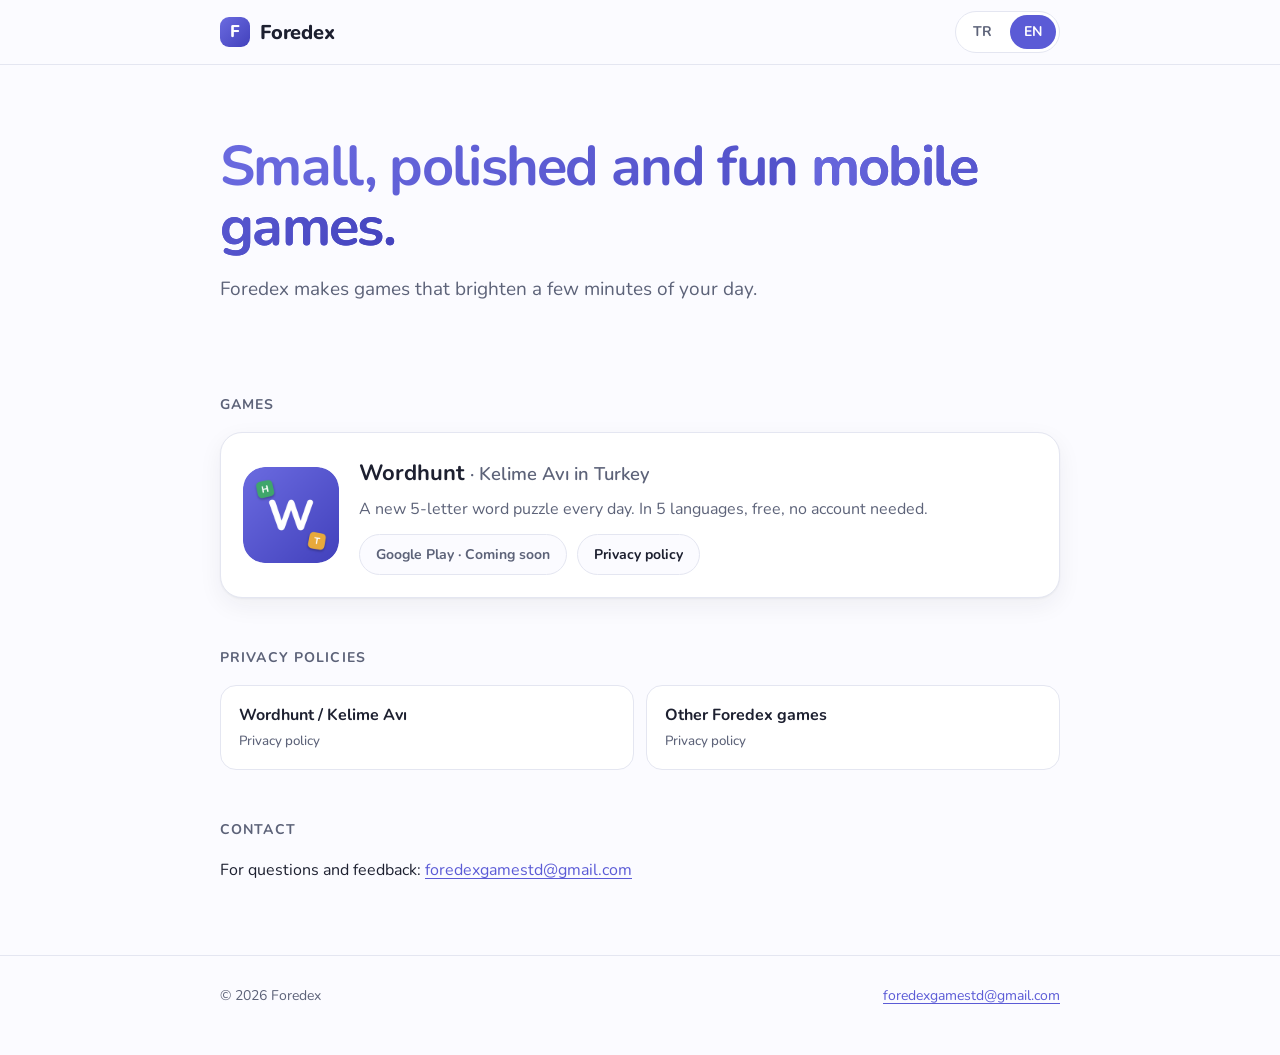
==== index.html @ 9e4a69c2 "Add Foredex site and privacy policies" ====
<!DOCTYPE html>
<html lang="tr">
<head>
<meta charset="utf-8">
<meta name="viewport" content="width=device-width, initial-scale=1">
<title>Foredex</title>
<meta name="description" content="Foredex: small, polished mobile games.">
<link rel="icon" href="assets/favicon.png">
<link rel="preconnect" href="https://fonts.googleapis.com">
<link rel="preconnect" href="https://fonts.gstatic.com" crossorigin>
<link rel="stylesheet" href="https://fonts.googleapis.com/css2?family=Nunito:wght@500;700;800&display=swap">
<link rel="stylesheet" href="assets/style.css">
</head>
<body>
<header class="top"><div class="wrap">
  <a class="brand" href="./"><span class="mark">F</span>Foredex</a>
  <div class="lang" role="group" aria-label="Language / Dil">
    <button type="button" data-lang="tr" aria-pressed="true">TR</button>
    <button type="button" data-lang="en" aria-pressed="false">EN</button>
  </div>
</div></header>
<main class="wrap">
<section class="hero">
  <h1><span data-l="tr">Küçük, şık ve eğlenceli <span>mobil oyunlar.</span></span><span data-l="en" hidden>Small, polished and fun <span>mobile games.</span></span></h1>
  <p data-l="tr">Foredex, her gün birkaç dakikanızı güzel geçirecek oyunlar yapar.</p>
  <p data-l="en" hidden>Foredex makes games that brighten a few minutes of your day.</p>
</section>

<h2 class="section"><span data-l="tr">Oyunlar</span><span data-l="en" hidden>Games</span></h2>
<section class="card">
  <img src="assets/wordhunt.png" alt="Wordhunt" width="96" height="96">
  <div>
    <h3>Wordhunt <small style="font-weight:600;color:var(--muted)">· <span data-l="tr">Türkiye'de Kelime Avı</span><span data-l="en" hidden>Kelime Avı in Turkey</span></small></h3>
    <p><span data-l="tr">Günde bir yeni 5 harfli kelime bulmacası. 5 dilde, ücretsiz, hesap gerektirmez.</span><span data-l="en" hidden>A new 5-letter word puzzle every day. In 5 languages, free, no account needed.</span></p>
    <div class="links">
      <span class="btn disabled"><span data-l="tr">Google Play · Yakında</span><span data-l="en" hidden>Google Play · Coming soon</span></span>
      <a class="btn" href="wordhunt/privacy/"><span data-l="tr">Gizlilik politikası</span><span data-l="en" hidden>Privacy policy</span></a>
    </div>
  </div>
</section>

<h2 class="section"><span data-l="tr">Gizlilik politikaları</span><span data-l="en" hidden>Privacy policies</span></h2>
<section class="policies">
  <a href="wordhunt/privacy/">Wordhunt / Kelime Avı<small><span data-l="tr">Gizlilik politikası</span><span data-l="en" hidden>Privacy policy</span></small></a>
  <a href="games/privacy/"><span data-l="tr">Diğer Foredex oyunları</span><span data-l="en" hidden>Other Foredex games</span><small><span data-l="tr">Gizlilik politikası</span><span data-l="en" hidden>Privacy policy</span></small></a>
</section>

<h2 class="section"><span data-l="tr">İletişim</span><span data-l="en" hidden>Contact</span></h2>
<p><span data-l="tr">Sorularınız ve geri bildirimleriniz için:</span><span data-l="en" hidden>For questions and feedback:</span> <a href="mailto:foredexgamestd@gmail.com">foredexgamestd@gmail.com</a></p>
</main>
<footer><div class="wrap">
  <span>© 2026 Foredex</span>
  <span><a href="mailto:foredexgamestd@gmail.com">foredexgamestd@gmail.com</a></span>
</div></footer>
<script src="assets/site.js"></script>
</body>
</html>
---- assets/style.css ----
:root{color-scheme:light dark;--bg:#fbfbff;--card:#fff;--fg:#1d2030;--muted:#5d6379;--accent:#5b5bd6;--accent-2:#4241bc;--line:#e4e6f1;--soft:#eef0ff;--shadow:0 1px 2px rgba(29,32,48,.05),0 8px 24px rgba(29,32,48,.06)}
@media (prefers-color-scheme:dark){:root{--bg:#121214;--card:#1b1c22;--fg:#ececf3;--muted:#a4a8bb;--accent:#a0a0f4;--accent-2:#8c8cef;--line:#2b2d38;--soft:#23243a;--shadow:none}}
*{box-sizing:border-box}html{-webkit-text-size-adjust:100%}
body{margin:0;background:var(--bg);color:var(--fg);font:16px/1.65 "Nunito",system-ui,-apple-system,"Segoe UI",Roboto,Helvetica,Arial,sans-serif}
a{color:var(--accent);text-underline-offset:3px}a:hover{color:var(--accent-2)}
.wrap{max-width:880px;margin:0 auto;padding:0 20px}
header.top{border-bottom:1px solid var(--line);background:color-mix(in srgb,var(--bg) 88%,transparent);backdrop-filter:blur(8px);position:sticky;top:0;z-index:5}
header.top .wrap{display:flex;align-items:center;justify-content:space-between;height:64px;gap:12px}
.brand{display:flex;align-items:center;gap:10px;font-weight:800;font-size:20px;color:var(--fg);text-decoration:none;letter-spacing:-.01em}
.brand .mark{width:30px;height:30px;border-radius:9px;background:linear-gradient(135deg,#6b6be0,#4241bc);color:#fff;display:grid;place-items:center;font-size:17px}
.lang{display:flex;gap:4px;padding:3px;border:1px solid var(--line);border-radius:999px;background:var(--card)}
.lang button{border:0;background:transparent;color:var(--muted);font:inherit;font-size:14px;font-weight:700;padding:5px 14px;border-radius:999px;cursor:pointer}
.lang button[aria-pressed=true]{background:var(--accent);color:#fff}
.hero{padding:72px 0 40px}
.hero h1{font-size:clamp(36px,7vw,56px);line-height:1.08;margin:0 0 16px;letter-spacing:-.03em}
.hero h1 span{background:linear-gradient(135deg,#6b6be0,#4241bc);-webkit-background-clip:text;background-clip:text;color:transparent}
@media (prefers-color-scheme:dark){.hero h1 span{background:linear-gradient(135deg,#b3b3ff,#8c8cef);-webkit-background-clip:text;background-clip:text}}
.hero p{font-size:19px;color:var(--muted);max-width:560px;margin:0}
h2.section{font-size:14px;text-transform:uppercase;letter-spacing:.08em;color:var(--muted);margin:48px 0 16px}
.card{display:flex;gap:20px;align-items:center;background:var(--card);border:1px solid var(--line);border-radius:22px;padding:22px;box-shadow:var(--shadow)}
.card img{width:96px;height:96px;border-radius:22px;flex:none}
.card h3{margin:0 0 4px;font-size:22px}
.card p{margin:0 0 12px;color:var(--muted)}
.links{display:flex;flex-wrap:wrap;gap:10px}
.btn{display:inline-block;padding:8px 16px;border-radius:999px;border:1px solid var(--line);color:var(--fg);text-decoration:none;font-weight:700;font-size:14px;background:var(--bg)}
.btn.primary{background:var(--accent);border-color:var(--accent);color:#fff}
.btn.disabled{color:var(--muted);cursor:default}
.policies{display:grid;gap:12px;grid-template-columns:repeat(auto-fit,minmax(240px,1fr))}
.policies a{display:block;background:var(--card);border:1px solid var(--line);border-radius:16px;padding:16px 18px;text-decoration:none;color:var(--fg);font-weight:700}
.policies a small{display:block;color:var(--muted);font-weight:500;margin-top:2px}
footer{margin-top:72px;border-top:1px solid var(--line);padding:28px 0 48px;color:var(--muted);font-size:14px}
footer .wrap{display:flex;flex-wrap:wrap;gap:8px 24px;justify-content:space-between}
article.policy{padding:36px 0 0;max-width:720px}
article.policy h1{font-size:clamp(28px,5vw,36px);line-height:1.2;letter-spacing:-.02em;margin:0 0 8px}
article.policy h2{font-size:20px;margin:36px 0 8px}
article.policy p,article.policy li{color:var(--fg)}
article.policy p:first-of-type{color:var(--muted)}
article.policy ul{padding-left:22px}
article.policy li{margin:4px 0}
.back{display:inline-block;margin-top:28px;font-weight:700;text-decoration:none}
[hidden]{display:none!important}
@media (max-width:520px){.card{flex-direction:column;align-items:flex-start}.hero{padding-top:48px}}
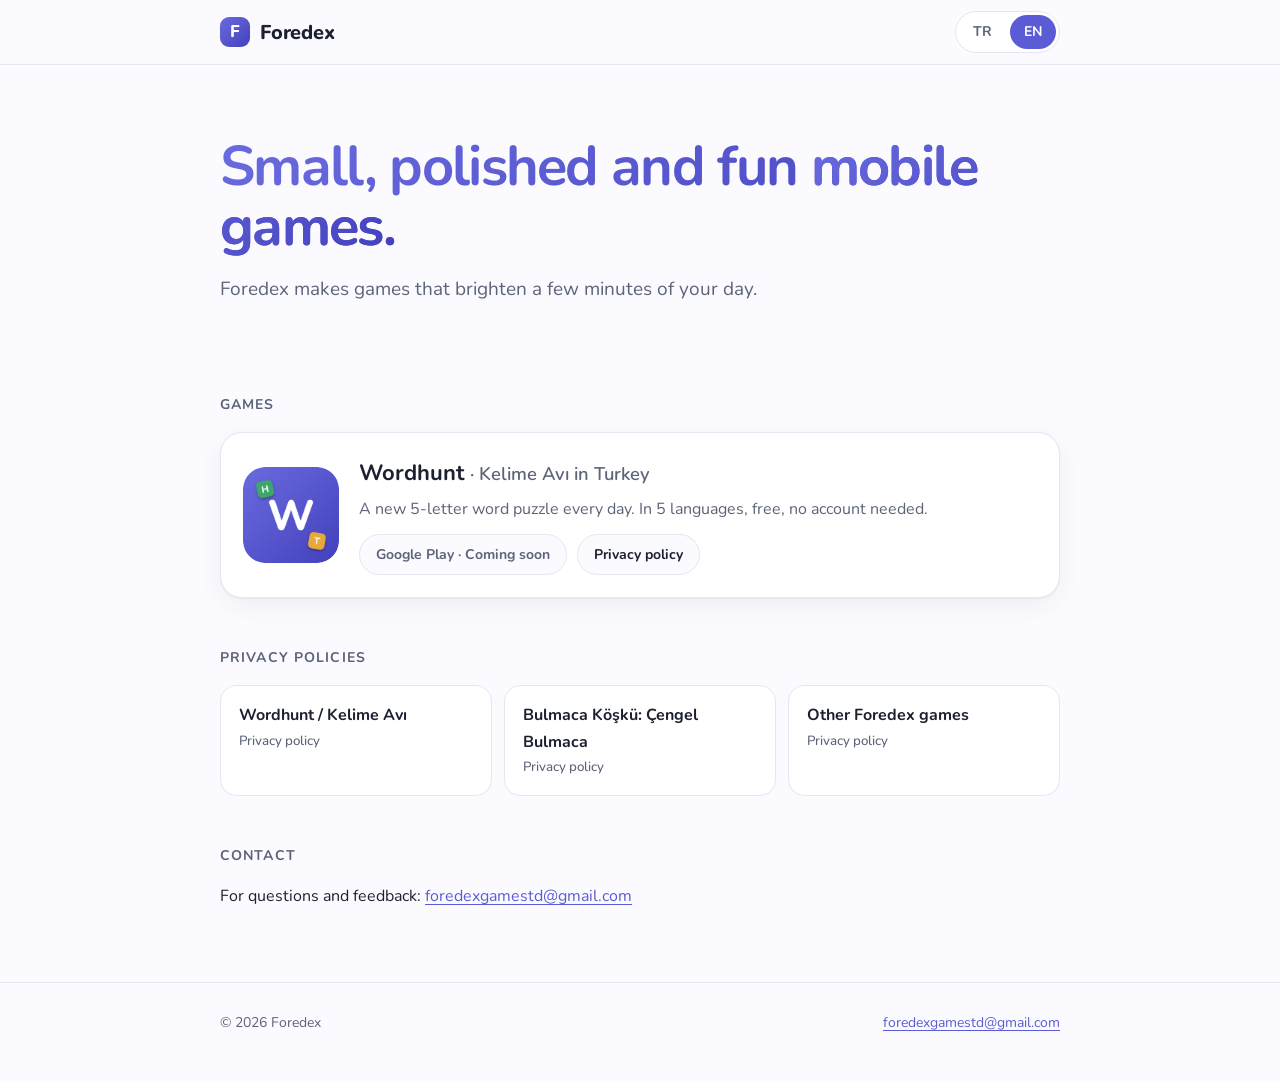
==== commit 0a3bf7a4: "Bulmaca Köşkü gizlilik politikası Co-Authored-By: Claude Opus 5.5 <noreply@anthropic.com>" ====
--- a/index.html
+++ b/index.html
@@ -42,6 +42,7 @@
 <h2 class="section"><span data-l="tr">Gizlilik politikaları</span><span data-l="en" hidden>Privacy policies</span></h2>
 <section class="policies">
   <a href="wordhunt/privacy/">Wordhunt / Kelime Avı<small><span data-l="tr">Gizlilik politikası</span><span data-l="en" hidden>Privacy policy</span></small></a>
+  <a href="bulmaca-kosku/privacy/">Bulmaca Köşkü: Çengel Bulmaca<small><span data-l="tr">Gizlilik politikası</span><span data-l="en" hidden>Privacy policy</span></small></a>
   <a href="games/privacy/"><span data-l="tr">Diğer Foredex oyunları</span><span data-l="en" hidden>Other Foredex games</span><small><span data-l="tr">Gizlilik politikası</span><span data-l="en" hidden>Privacy policy</span></small></a>
 </section>
 
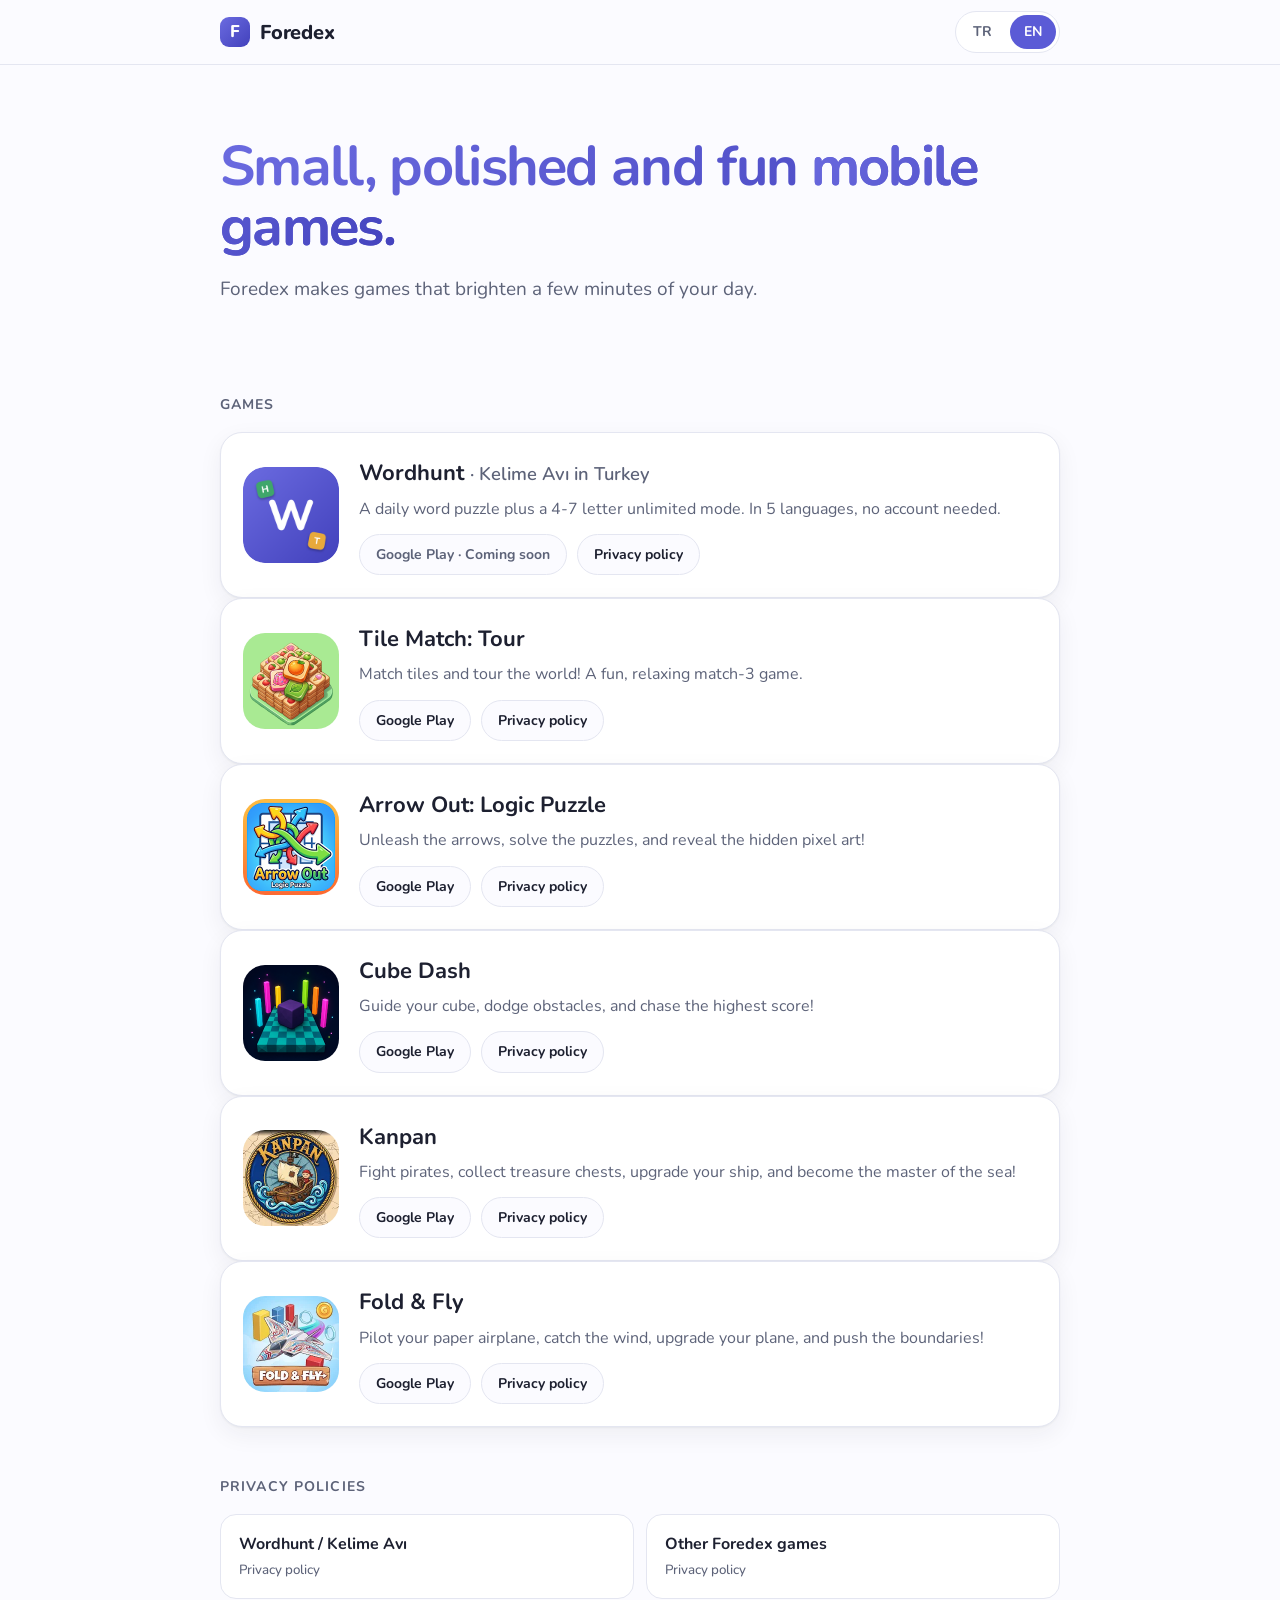
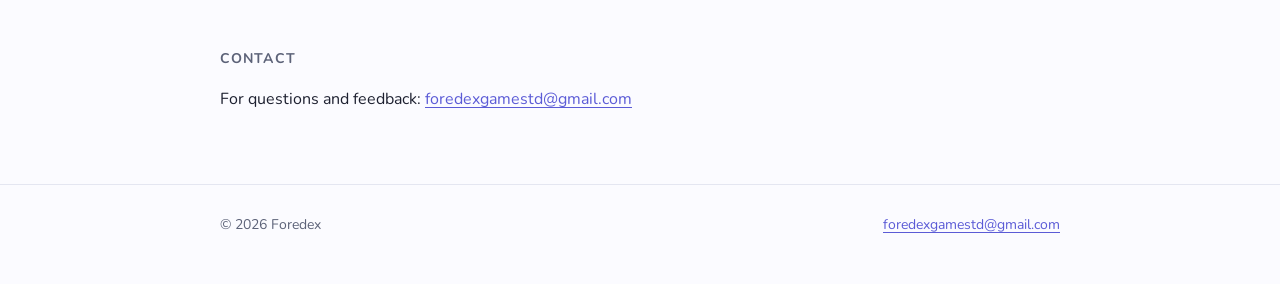
==== commit fd42ea07: "Add Foredex Play games with store icons Co-Authored-By: Claude Opus 5.5 <noreply@anthropic.com>" ====
--- a/index.html
+++ b/index.html
@@ -31,18 +31,73 @@
   <img src="assets/wordhunt.png" alt="Wordhunt" width="96" height="96">
   <div>
     <h3>Wordhunt <small style="font-weight:600;color:var(--muted)">· <span data-l="tr">Türkiye'de Kelime Avı</span><span data-l="en" hidden>Kelime Avı in Turkey</span></small></h3>
-    <p><span data-l="tr">Günde bir yeni 5 harfli kelime bulmacası. 5 dilde, ücretsiz, hesap gerektirmez.</span><span data-l="en" hidden>A new 5-letter word puzzle every day. In 5 languages, free, no account needed.</span></p>
+    <p><span data-l="tr">Her gün bir kelime bulmacası ve 4-7 harfli sınırsız mod. 5 dilde, hesap gerektirmez.</span><span data-l="en" hidden>A daily word puzzle plus a 4-7 letter unlimited mode. In 5 languages, no account needed.</span></p>
     <div class="links">
       <span class="btn disabled"><span data-l="tr">Google Play · Yakında</span><span data-l="en" hidden>Google Play · Coming soon</span></span>
       <a class="btn" href="wordhunt/privacy/"><span data-l="tr">Gizlilik politikası</span><span data-l="en" hidden>Privacy policy</span></a>
     </div>
   </div>
 </section>
+<section class="card">
+  <img src="assets/tilematch.webp" alt="Tile Match: Tour" width="96" height="96" loading="lazy">
+  <div>
+    <h3>Tile Match: Tour</h3>
+    <p><span data-l="tr">Taşları eşleştir, dünyayı keşfet! Eğlenceli ve rahatlatıcı 3’lü eşleştirme oyunu.</span><span data-l="en" hidden>Match tiles and tour the world! A fun, relaxing match-3 game.</span></p>
+    <div class="links">
+      <a class="btn" href="https://play.google.com/store/apps/details?id=com.eXe.foredeX.TileMatch">Google Play</a>
+      <a class="btn" href="games/privacy/"><span data-l="tr">Gizlilik politikası</span><span data-l="en" hidden>Privacy policy</span></a>
+    </div>
+  </div>
+</section>
+<section class="card">
+  <img src="assets/arrowout.webp" alt="Arrow Out: Logic Puzzle" width="96" height="96" loading="lazy">
+  <div>
+    <h3>Arrow Out: Logic Puzzle</h3>
+    <p><span data-l="tr">Okları serbest bırak, bulmacaları çöz ve gizli piksel sanatını ortaya çıkar!</span><span data-l="en" hidden>Unleash the arrows, solve the puzzles, and reveal the hidden pixel art!</span></p>
+    <div class="links">
+      <a class="btn" href="https://play.google.com/store/apps/details?id=com.eXe.foredeX.ArrowOut">Google Play</a>
+      <a class="btn" href="games/privacy/"><span data-l="tr">Gizlilik politikası</span><span data-l="en" hidden>Privacy policy</span></a>
+    </div>
+  </div>
+</section>
+<section class="card">
+  <img src="assets/cubedash.webp" alt="Cube Dash" width="96" height="96" loading="lazy">
+  <div>
+    <h3>Cube Dash</h3>
+    <p><span data-l="tr">Küpünü yönlendir, engellerden kaç ve en yüksek puanı kovala!</span><span data-l="en" hidden>Guide your cube, dodge obstacles, and chase the highest score!</span></p>
+    <div class="links">
+      <a class="btn" href="https://play.google.com/store/apps/details?id=com.eXe.foredeX.CubeDash">Google Play</a>
+      <a class="btn" href="games/privacy/"><span data-l="tr">Gizlilik politikası</span><span data-l="en" hidden>Privacy policy</span></a>
+    </div>
+  </div>
+</section>
+<section class="card">
+  <img src="assets/kanpan.webp" alt="Kanpan" width="96" height="96" loading="lazy">
+  <div>
+    <h3>Kanpan</h3>
+    <p><span data-l="tr">Korsanlarla savaş, sandıkları topla, gemini geliştir ve denizin hakimi ol!</span><span data-l="en" hidden>Fight pirates, collect treasure chests, upgrade your ship, and become the master of the sea!</span></p>
+    <div class="links">
+      <a class="btn" href="https://play.google.com/store/apps/details?id=com.eXe.foredeX.Kanpan">Google Play</a>
+      <a class="btn" href="games/privacy/"><span data-l="tr">Gizlilik politikası</span><span data-l="en" hidden>Privacy policy</span></a>
+    </div>
+  </div>
+</section>
+<section class="card">
+  <img src="assets/foldfly.webp" alt="Fold & Fly" width="96" height="96" loading="lazy">
+  <div>
+    <h3>Fold & Fly</h3>
+    <p><span data-l="tr">Kağıt uçağını yönlendir, rüzgarı yakala, uçağını geliştir ve sınırları aş!</span><span data-l="en" hidden>Pilot your paper airplane, catch the wind, upgrade your plane, and push the boundaries!</span></p>
+    <div class="links">
+      <a class="btn" href="https://play.google.com/store/apps/details?id=com.eXe.foredeX.FoldFly">Google Play</a>
+      <a class="btn" href="games/privacy/"><span data-l="tr">Gizlilik politikası</span><span data-l="en" hidden>Privacy policy</span></a>
+    </div>
+  </div>
+</section>
+
 
 <h2 class="section"><span data-l="tr">Gizlilik politikaları</span><span data-l="en" hidden>Privacy policies</span></h2>
 <section class="policies">
   <a href="wordhunt/privacy/">Wordhunt / Kelime Avı<small><span data-l="tr">Gizlilik politikası</span><span data-l="en" hidden>Privacy policy</span></small></a>
-  <a href="bulmaca-kosku/privacy/">Bulmaca Köşkü: Çengel Bulmaca<small><span data-l="tr">Gizlilik politikası</span><span data-l="en" hidden>Privacy policy</span></small></a>
   <a href="games/privacy/"><span data-l="tr">Diğer Foredex oyunları</span><span data-l="en" hidden>Other Foredex games</span><small><span data-l="tr">Gizlilik politikası</span><span data-l="en" hidden>Privacy policy</span></small></a>
 </section>
 
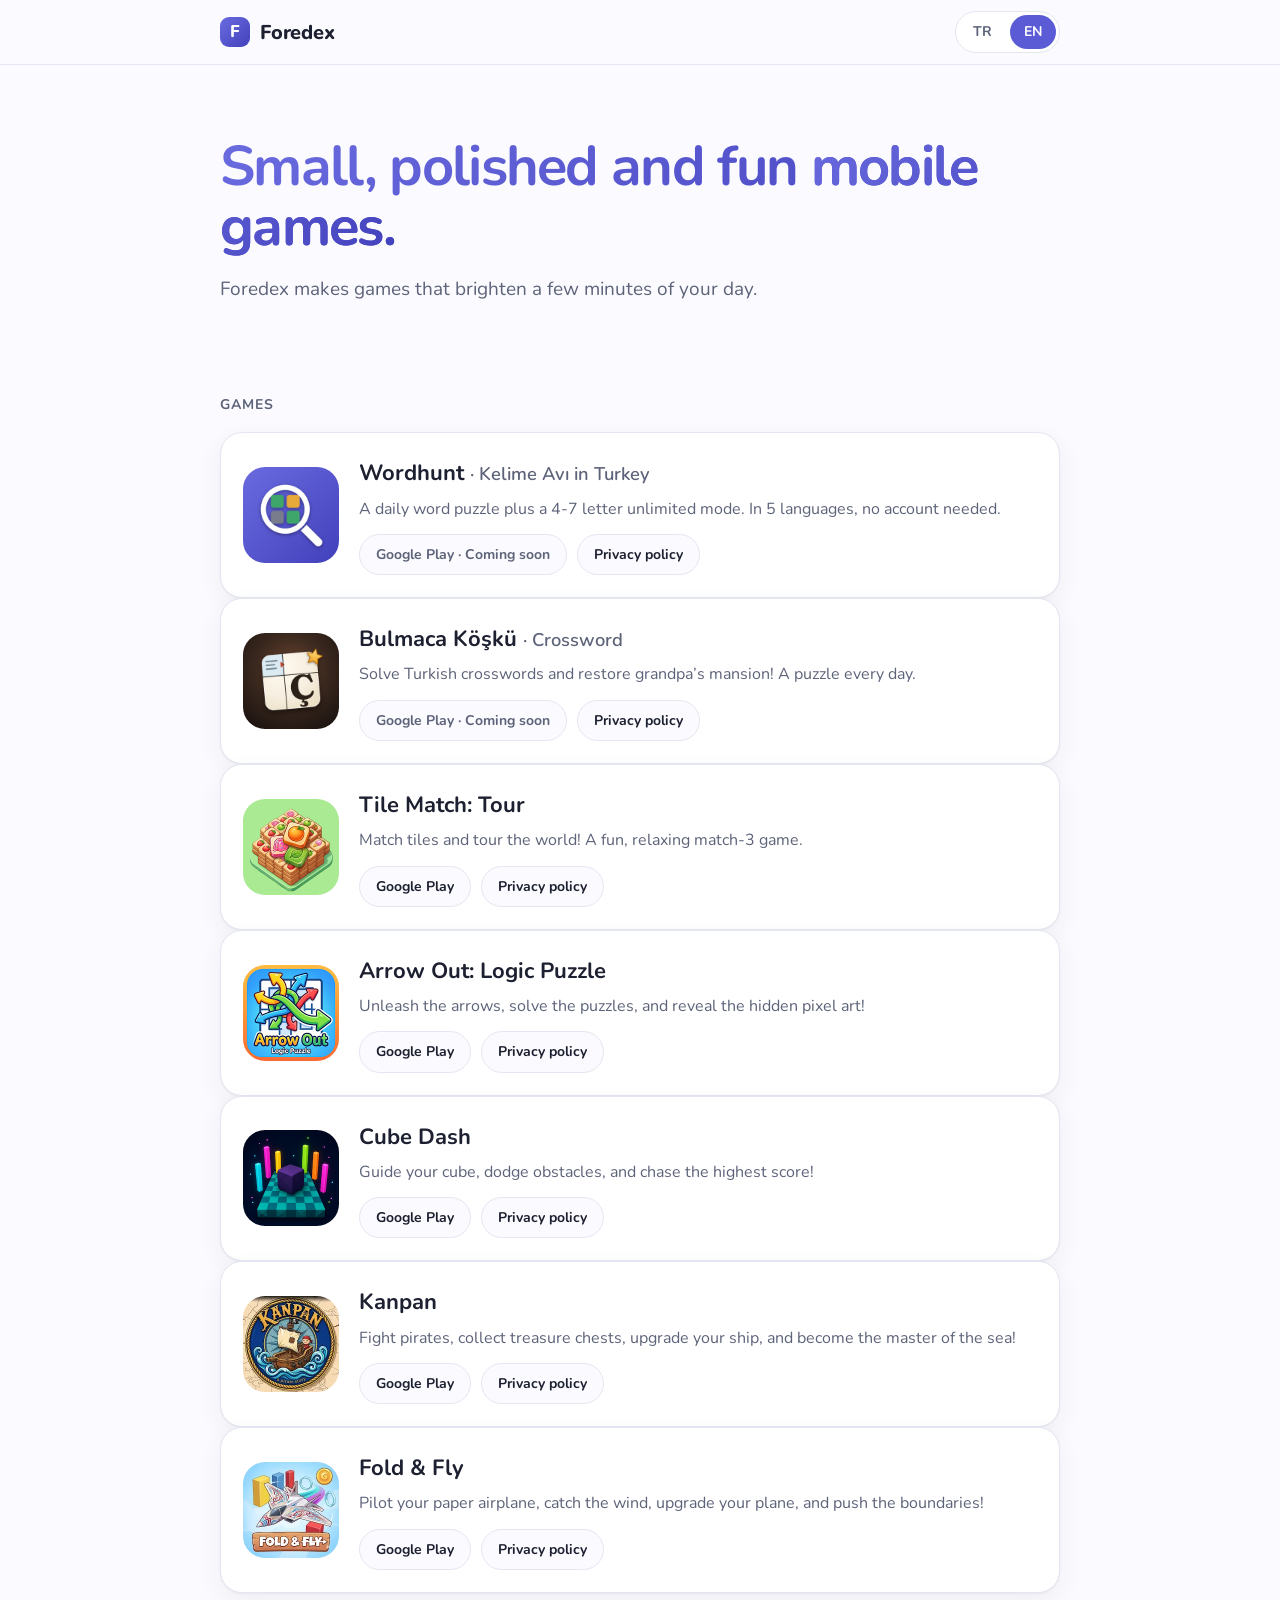
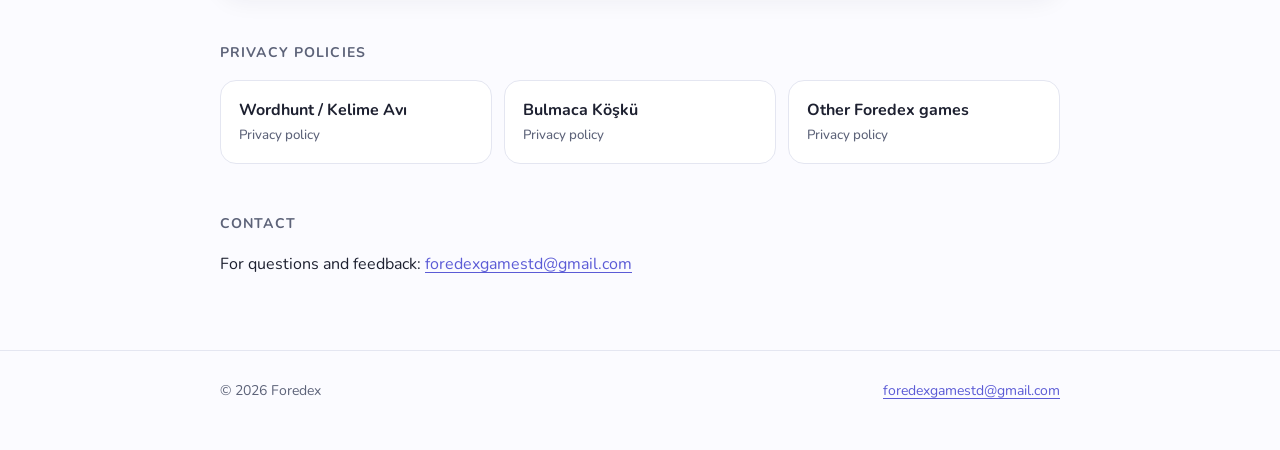
==== commit 640157b7: "Add Bulmaca Köşkü card and policy link Co-Authored-By: Claude Opus 5.5 <noreply@anthropic.com>" ====
--- a/index.html
+++ b/index.html
@@ -35,6 +35,17 @@
     <div class="links">
       <span class="btn disabled"><span data-l="tr">Google Play · Yakında</span><span data-l="en" hidden>Google Play · Coming soon</span></span>
       <a class="btn" href="wordhunt/privacy/"><span data-l="tr">Gizlilik politikası</span><span data-l="en" hidden>Privacy policy</span></a>
+    </div>
+  </div>
+</section>
+<section class="card">
+  <img src="assets/bulmaca-kosku.png" alt="Bulmaca Köşkü" width="96" height="96" loading="lazy">
+  <div>
+    <h3>Bulmaca Köşkü <small style="font-weight:600;color:var(--muted)">· <span data-l="tr">Çengel Bulmaca</span><span data-l="en" hidden>Crossword</span></small></h3>
+    <p><span data-l="tr">Çengel bulmaca çöz, dedenin köşkünü yenile! Her gün bir bulmaca.</span><span data-l="en" hidden>Solve Turkish crosswords and restore grandpa’s mansion! A puzzle every day.</span></p>
+    <div class="links">
+      <span class="btn disabled"><span data-l="tr">Google Play · Yakında</span><span data-l="en" hidden>Google Play · Coming soon</span></span>
+      <a class="btn" href="bulmaca-kosku/privacy/"><span data-l="tr">Gizlilik politikası</span><span data-l="en" hidden>Privacy policy</span></a>
     </div>
   </div>
 </section>
@@ -98,6 +109,7 @@
 <h2 class="section"><span data-l="tr">Gizlilik politikaları</span><span data-l="en" hidden>Privacy policies</span></h2>
 <section class="policies">
   <a href="wordhunt/privacy/">Wordhunt / Kelime Avı<small><span data-l="tr">Gizlilik politikası</span><span data-l="en" hidden>Privacy policy</span></small></a>
+  <a href="bulmaca-kosku/privacy/">Bulmaca Köşkü<small><span data-l="tr">Gizlilik politikası</span><span data-l="en" hidden>Privacy policy</span></small></a>
   <a href="games/privacy/"><span data-l="tr">Diğer Foredex oyunları</span><span data-l="en" hidden>Other Foredex games</span><small><span data-l="tr">Gizlilik politikası</span><span data-l="en" hidden>Privacy policy</span></small></a>
 </section>
 
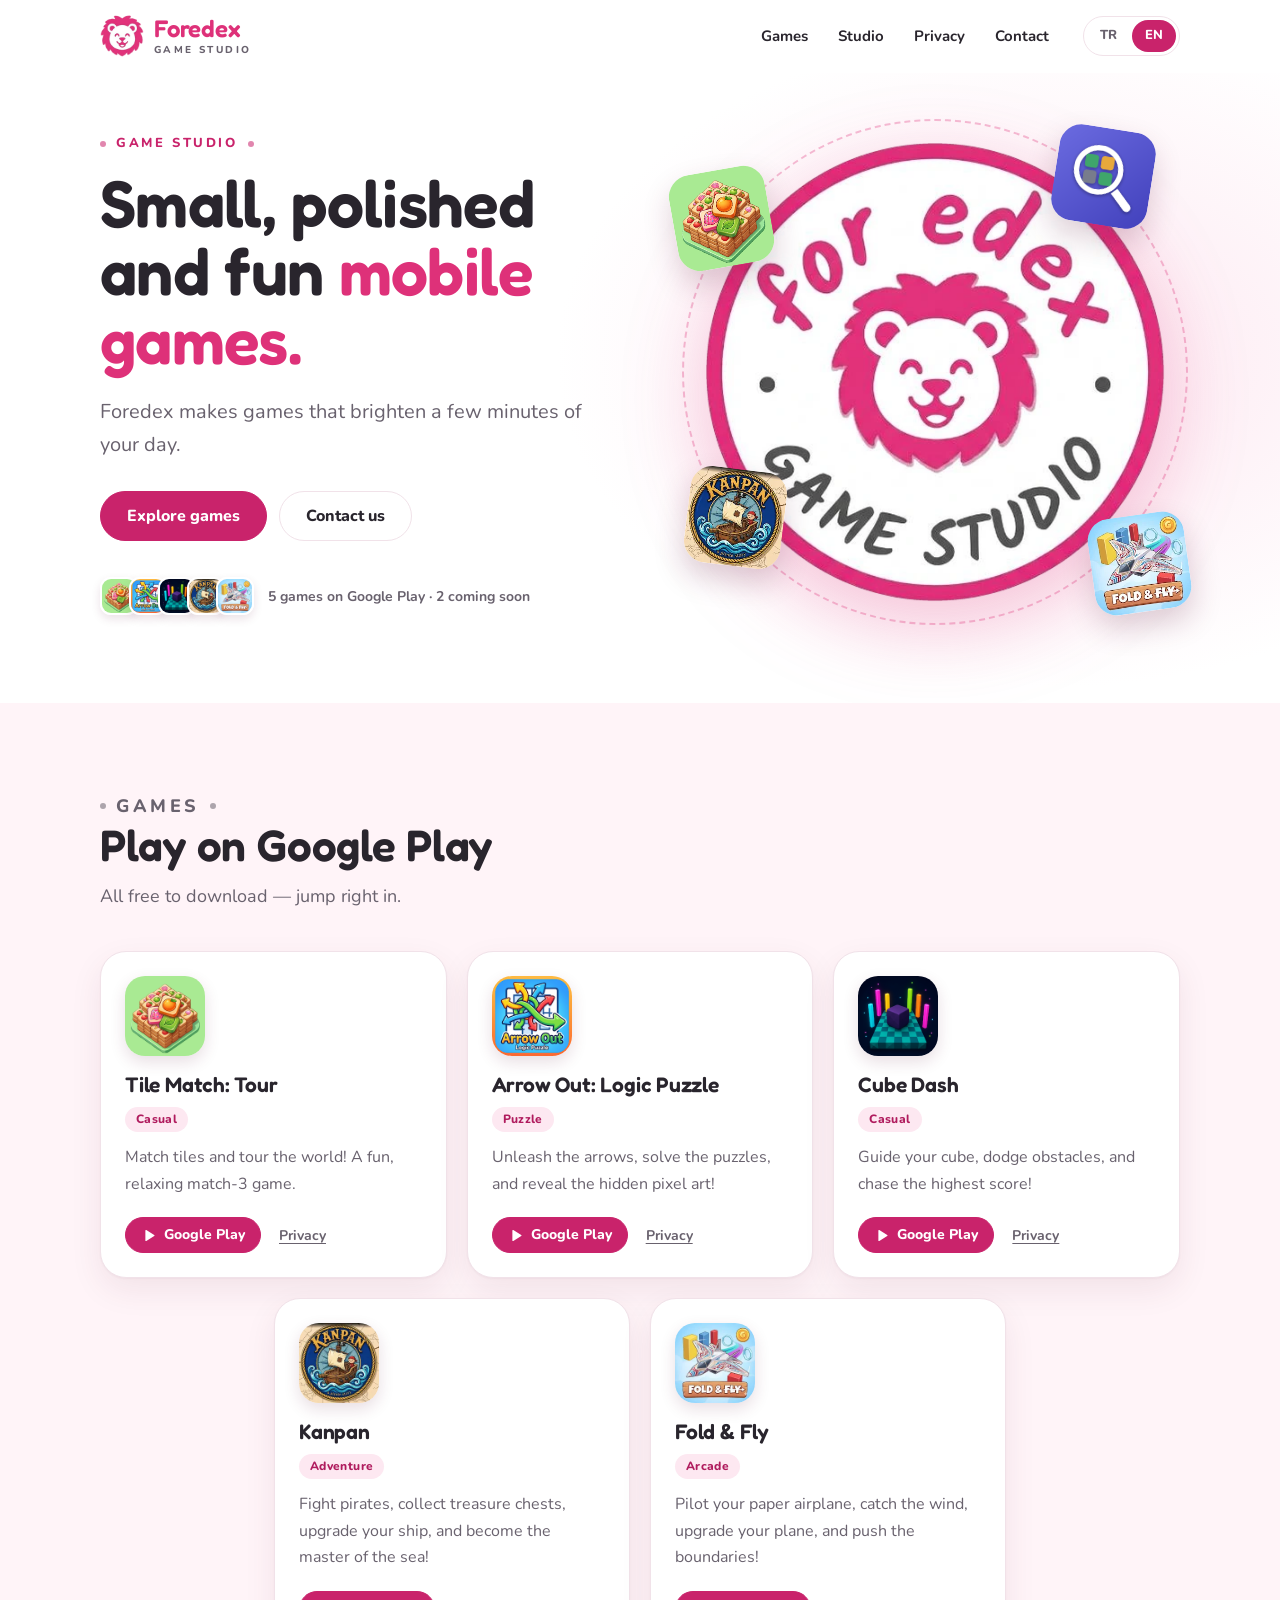
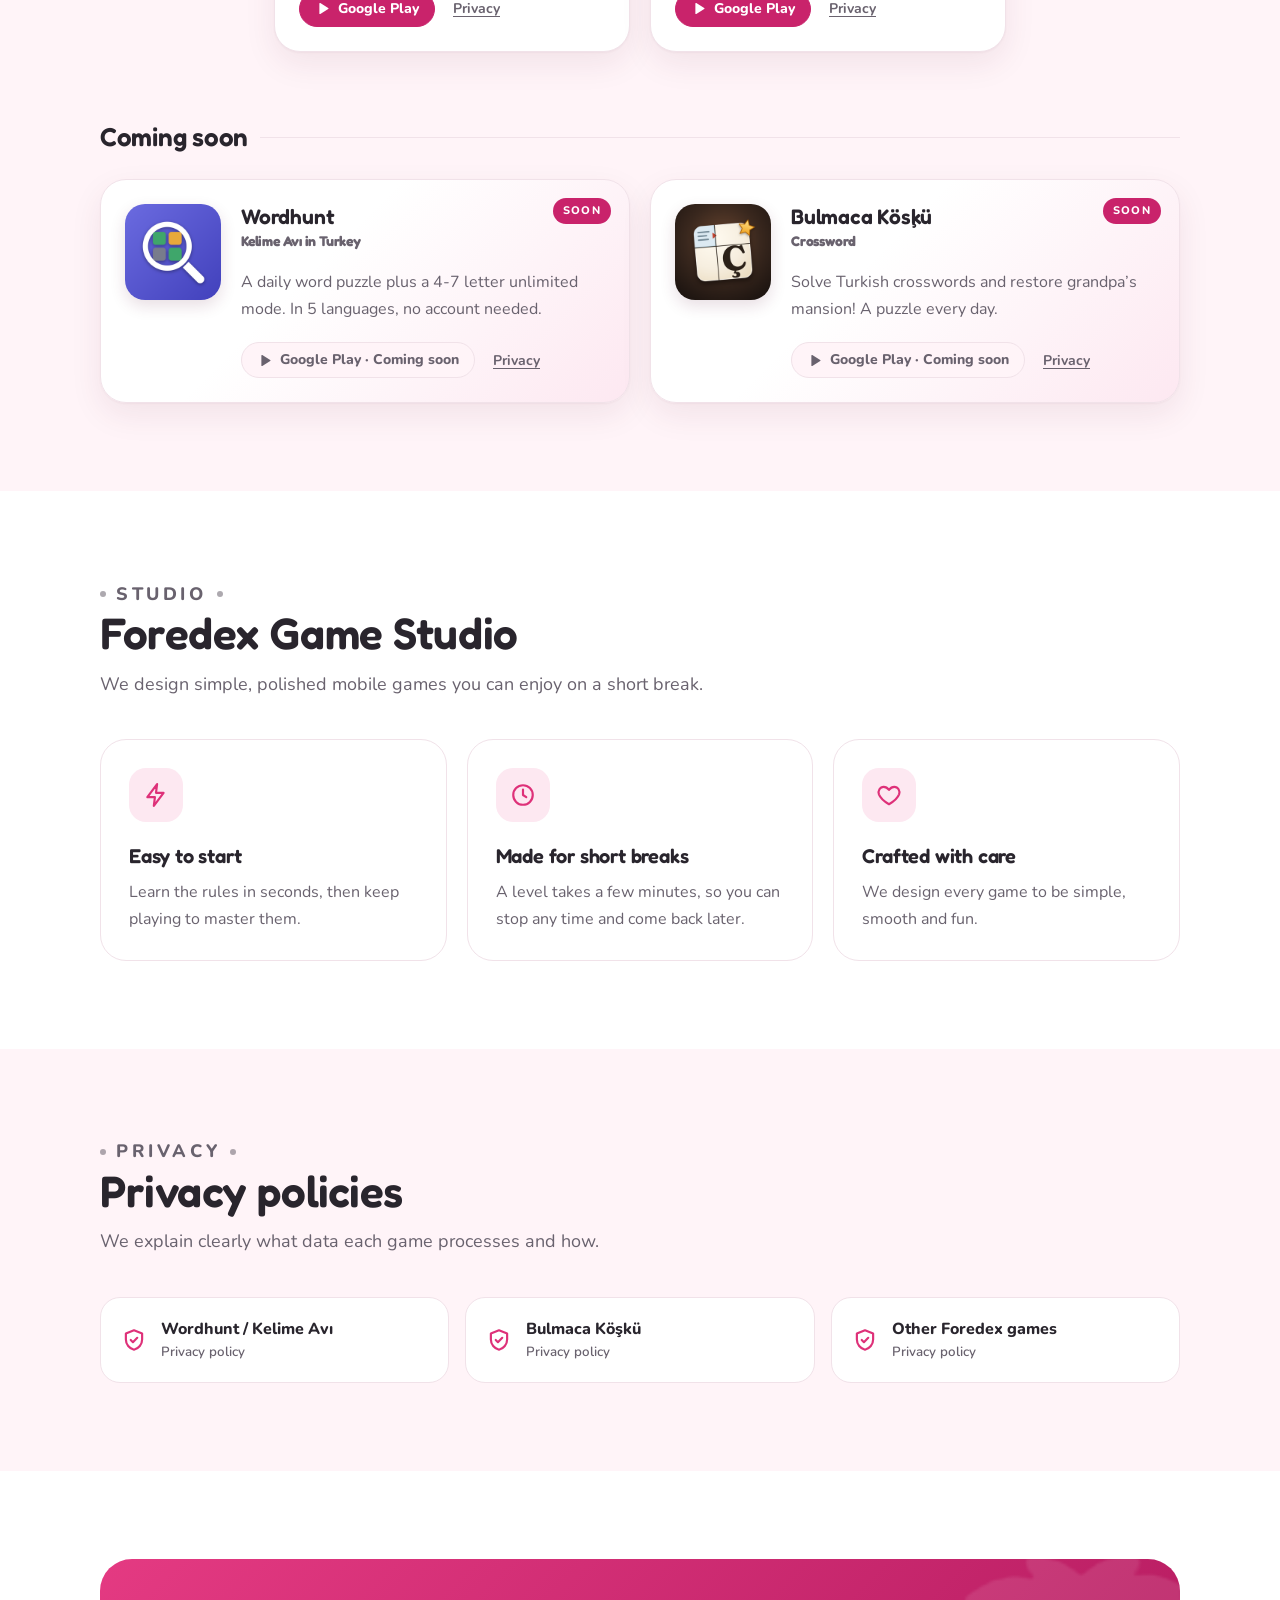
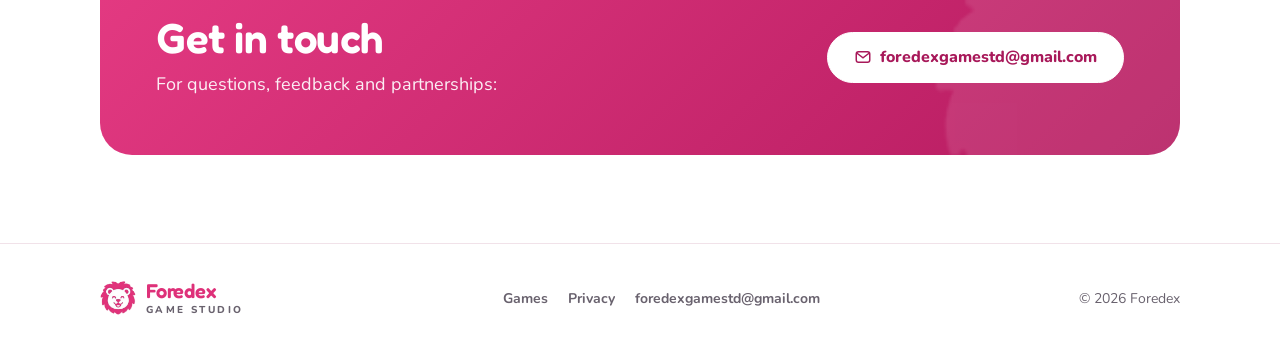
==== commit b31928a3: "Redesign the site around the Foredex logo Co-Authored-By: Claude Opus 5.5 <noreply@anthropic.com>" ====
--- a/index.html
+++ b/index.html
@@ -3,122 +3,183 @@
 <head>
 <meta charset="utf-8">
 <meta name="viewport" content="width=device-width, initial-scale=1">
-<title>Foredex</title>
-<meta name="description" content="Foredex: small, polished mobile games.">
-<link rel="icon" href="assets/favicon.png">
+<title>Foredex Game Studio</title>
+<meta name="description" content="Foredex: small, polished and fun mobile games. Küçük, şık ve eğlenceli mobil oyunlar.">
+<meta name="theme-color" content="#ffffff" media="(prefers-color-scheme: light)">
+<meta name="theme-color" content="#141116" media="(prefers-color-scheme: dark)">
+<meta property="og:type" content="website">
+<meta property="og:site_name" content="Foredex Game Studio">
+<meta property="og:title" content="Foredex Game Studio">
+<meta property="og:description" content="Foredex: small, polished and fun mobile games. Küçük, şık ve eğlenceli mobil oyunlar.">
+<meta property="og:url" content="https://kadirzbk.github.io/foredex/">
+<meta property="og:image" content="https://kadirzbk.github.io/foredex/assets/og.png">
+<meta name="twitter:card" content="summary_large_image">
+<link rel="icon" type="image/png" href="assets/favicon.png">
+<link rel="apple-touch-icon" href="assets/apple-touch-icon.png">
 <link rel="preconnect" href="https://fonts.googleapis.com">
 <link rel="preconnect" href="https://fonts.gstatic.com" crossorigin>
-<link rel="stylesheet" href="https://fonts.googleapis.com/css2?family=Nunito:wght@500;700;800&display=swap">
+<link rel="stylesheet" href="https://fonts.googleapis.com/css2?family=Fredoka:wght@500..700&family=Nunito:wght@400..800&display=swap">
 <link rel="stylesheet" href="assets/style.css">
 </head>
 <body>
 <header class="top"><div class="wrap">
-  <a class="brand" href="./"><span class="mark">F</span>Foredex</a>
+  <a class="brand" href="./"><img src="assets/mark.png" alt="" width="44" height="44"><span><b>Foredex</b><small>GAME STUDIO</small></span></a>
+  <nav class="nav" aria-label="Menu">
+    <a href="#games"><span data-l="tr">Oyunlar</span><span data-l="en" hidden>Games</span></a>
+    <a href="#about"><span data-l="tr">Stüdyo</span><span data-l="en" hidden>Studio</span></a>
+    <a href="#privacy"><span data-l="tr">Gizlilik</span><span data-l="en" hidden>Privacy</span></a>
+    <a href="#contact"><span data-l="tr">İletişim</span><span data-l="en" hidden>Contact</span></a>
+  </nav>
   <div class="lang" role="group" aria-label="Language / Dil">
     <button type="button" data-lang="tr" aria-pressed="true">TR</button>
     <button type="button" data-lang="en" aria-pressed="false">EN</button>
   </div>
 </div></header>
-<main class="wrap">
-<section class="hero">
-  <h1><span data-l="tr">Küçük, şık ve eğlenceli <span>mobil oyunlar.</span></span><span data-l="en" hidden>Small, polished and fun <span>mobile games.</span></span></h1>
-  <p data-l="tr">Foredex, her gün birkaç dakikanızı güzel geçirecek oyunlar yapar.</p>
-  <p data-l="en" hidden>Foredex makes games that brighten a few minutes of your day.</p>
-</section>
+<main>
+<section class="hero"><div class="wrap hero-grid">
+  <div>
+    <p class="eyebrow">GAME STUDIO</p>
+    <h1><span data-l="tr">Küçük, şık ve eğlenceli <em>mobil oyunlar.</em></span><span data-l="en" hidden>Small, polished and fun <em>mobile games.</em></span></h1>
+    <p class="lead"><span data-l="tr">Foredex, her gün birkaç dakikanızı güzel geçirecek oyunlar yapar.</span><span data-l="en" hidden>Foredex makes games that brighten a few minutes of your day.</span></p>
+    <div class="cta">
+      <a class="btn primary lg" href="#games"><span data-l="tr">Oyunları keşfet</span><span data-l="en" hidden>Explore games</span></a>
+      <a class="btn lg" href="#contact"><span data-l="tr">İletişim</span><span data-l="en" hidden>Contact us</span></a>
+    </div>
+    <div class="stack"><div><img src="assets/tilematch.webp" alt="" width="38" height="38"><img src="assets/arrowout.webp" alt="" width="38" height="38"><img src="assets/cubedash.webp" alt="" width="38" height="38"><img src="assets/kanpan.webp" alt="" width="38" height="38"><img src="assets/foldfly.webp" alt="" width="38" height="38"></div><span data-l="tr">Google Play'de 5 oyun · 2 oyun yakında</span><span data-l="en" hidden>5 games on Google Play · 2 coming soon</span></div>
+  </div>
+  <div class="hero-art" aria-hidden="true">
+    <img class="badge" src="assets/logo.webp" alt="" width="512" height="512">
+    <img class="float f1" src="assets/tilematch.webp" alt="" width="96" height="96"><img class="float f2" src="assets/wordhunt.png" alt="" width="96" height="96"><img class="float f3" src="assets/kanpan.webp" alt="" width="96" height="96"><img class="float f4" src="assets/foldfly.webp" alt="" width="96" height="96">
+  </div>
+</div></section>
 
-<h2 class="section"><span data-l="tr">Oyunlar</span><span data-l="en" hidden>Games</span></h2>
-<section class="card">
-  <img src="assets/wordhunt.png" alt="Wordhunt" width="96" height="96">
+<section class="block alt" id="games"><div class="wrap">
+  <div class="section-head">
+    <p class="eyebrow"><span data-l="tr">Oyunlar</span><span data-l="en" hidden>Games</span></p>
+    <h2><span data-l="tr">Google Play'de oynayın</span><span data-l="en" hidden>Play on Google Play</span></h2>
+    <p><span data-l="tr">Hepsi ücretsiz; indirin ve hemen oynamaya başlayın.</span><span data-l="en" hidden>All free to download — jump right in.</span></p>
+  </div>
+  <div class="games">
+<article class="game">
+  <img src="assets/tilematch.webp" alt="" width="80" height="80" loading="lazy">
+  <h3>Tile Match: Tour</h3>
+  <span class="chip"><span data-l="tr">Gündelik</span><span data-l="en" hidden>Casual</span></span>
+  <p><span data-l="tr">Taşları eşleştir, dünyayı keşfet! Eğlenceli ve rahatlatıcı 3’lü eşleştirme oyunu.</span><span data-l="en" hidden>Match tiles and tour the world! A fun, relaxing match-3 game.</span></p>
+  <div class="actions">
+    <a class="btn primary sm" href="https://play.google.com/store/apps/details?id=com.eXe.foredeX.TileMatch"><svg viewBox="0 0 24 24" aria-hidden="true"><path d="M7 4.2v15.6a1 1 0 0 0 1.5.86l12.6-7.8a1 1 0 0 0 0-1.72L8.5 3.34A1 1 0 0 0 7 4.2z"/></svg>Google Play</a>
+    <a class="link" href="games/privacy/"><span data-l="tr">Gizlilik</span><span data-l="en" hidden>Privacy</span></a>
+  </div>
+</article>
+<article class="game">
+  <img src="assets/arrowout.webp" alt="" width="80" height="80" loading="lazy">
+  <h3>Arrow Out: Logic Puzzle</h3>
+  <span class="chip"><span data-l="tr">Bulmaca</span><span data-l="en" hidden>Puzzle</span></span>
+  <p><span data-l="tr">Okları serbest bırak, bulmacaları çöz ve gizli piksel sanatını ortaya çıkar!</span><span data-l="en" hidden>Unleash the arrows, solve the puzzles, and reveal the hidden pixel art!</span></p>
+  <div class="actions">
+    <a class="btn primary sm" href="https://play.google.com/store/apps/details?id=com.eXe.foredeX.ArrowOut"><svg viewBox="0 0 24 24" aria-hidden="true"><path d="M7 4.2v15.6a1 1 0 0 0 1.5.86l12.6-7.8a1 1 0 0 0 0-1.72L8.5 3.34A1 1 0 0 0 7 4.2z"/></svg>Google Play</a>
+    <a class="link" href="games/privacy/"><span data-l="tr">Gizlilik</span><span data-l="en" hidden>Privacy</span></a>
+  </div>
+</article>
+<article class="game">
+  <img src="assets/cubedash.webp" alt="" width="80" height="80" loading="lazy">
+  <h3>Cube Dash</h3>
+  <span class="chip"><span data-l="tr">Gündelik</span><span data-l="en" hidden>Casual</span></span>
+  <p><span data-l="tr">Küpünü yönlendir, engellerden kaç ve en yüksek puanı kovala!</span><span data-l="en" hidden>Guide your cube, dodge obstacles, and chase the highest score!</span></p>
+  <div class="actions">
+    <a class="btn primary sm" href="https://play.google.com/store/apps/details?id=com.eXe.foredeX.CubeDash"><svg viewBox="0 0 24 24" aria-hidden="true"><path d="M7 4.2v15.6a1 1 0 0 0 1.5.86l12.6-7.8a1 1 0 0 0 0-1.72L8.5 3.34A1 1 0 0 0 7 4.2z"/></svg>Google Play</a>
+    <a class="link" href="games/privacy/"><span data-l="tr">Gizlilik</span><span data-l="en" hidden>Privacy</span></a>
+  </div>
+</article>
+<article class="game">
+  <img src="assets/kanpan.webp" alt="" width="80" height="80" loading="lazy">
+  <h3>Kanpan</h3>
+  <span class="chip"><span data-l="tr">Macera</span><span data-l="en" hidden>Adventure</span></span>
+  <p><span data-l="tr">Korsanlarla savaş, sandıkları topla, gemini geliştir ve denizin hakimi ol!</span><span data-l="en" hidden>Fight pirates, collect treasure chests, upgrade your ship, and become the master of the sea!</span></p>
+  <div class="actions">
+    <a class="btn primary sm" href="https://play.google.com/store/apps/details?id=com.eXe.foredeX.Kanpan"><svg viewBox="0 0 24 24" aria-hidden="true"><path d="M7 4.2v15.6a1 1 0 0 0 1.5.86l12.6-7.8a1 1 0 0 0 0-1.72L8.5 3.34A1 1 0 0 0 7 4.2z"/></svg>Google Play</a>
+    <a class="link" href="games/privacy/"><span data-l="tr">Gizlilik</span><span data-l="en" hidden>Privacy</span></a>
+  </div>
+</article>
+<article class="game">
+  <img src="assets/foldfly.webp" alt="" width="80" height="80" loading="lazy">
+  <h3>Fold & Fly</h3>
+  <span class="chip"><span data-l="tr">Arcade</span><span data-l="en" hidden>Arcade</span></span>
+  <p><span data-l="tr">Kağıt uçağını yönlendir, rüzgarı yakala, uçağını geliştir ve sınırları aş!</span><span data-l="en" hidden>Pilot your paper airplane, catch the wind, upgrade your plane, and push the boundaries!</span></p>
+  <div class="actions">
+    <a class="btn primary sm" href="https://play.google.com/store/apps/details?id=com.eXe.foredeX.FoldFly"><svg viewBox="0 0 24 24" aria-hidden="true"><path d="M7 4.2v15.6a1 1 0 0 0 1.5.86l12.6-7.8a1 1 0 0 0 0-1.72L8.5 3.34A1 1 0 0 0 7 4.2z"/></svg>Google Play</a>
+    <a class="link" href="games/privacy/"><span data-l="tr">Gizlilik</span><span data-l="en" hidden>Privacy</span></a>
+  </div>
+</article>
+  </div>
+  <h3 class="sub"><span data-l="tr">Yakında</span><span data-l="en" hidden>Coming soon</span></h3>
+  <div class="soon">
+<article class="game">
+  <span class="ribbon"><span data-l="tr">Yakında</span><span data-l="en" hidden>Soon</span></span>
+  <img src="assets/wordhunt.png" alt="" width="96" height="96" loading="lazy">
   <div>
-    <h3>Wordhunt <small style="font-weight:600;color:var(--muted)">· <span data-l="tr">Türkiye'de Kelime Avı</span><span data-l="en" hidden>Kelime Avı in Turkey</span></small></h3>
+    <h3>Wordhunt<small><span data-l="tr">Türkiye'de Kelime Avı</span><span data-l="en" hidden>Kelime Avı in Turkey</span></small></h3>
     <p><span data-l="tr">Her gün bir kelime bulmacası ve 4-7 harfli sınırsız mod. 5 dilde, hesap gerektirmez.</span><span data-l="en" hidden>A daily word puzzle plus a 4-7 letter unlimited mode. In 5 languages, no account needed.</span></p>
-    <div class="links">
-      <span class="btn disabled"><span data-l="tr">Google Play · Yakında</span><span data-l="en" hidden>Google Play · Coming soon</span></span>
-      <a class="btn" href="wordhunt/privacy/"><span data-l="tr">Gizlilik politikası</span><span data-l="en" hidden>Privacy policy</span></a>
+    <div class="actions">
+      <span class="btn sm disabled"><svg viewBox="0 0 24 24" aria-hidden="true"><path d="M7 4.2v15.6a1 1 0 0 0 1.5.86l12.6-7.8a1 1 0 0 0 0-1.72L8.5 3.34A1 1 0 0 0 7 4.2z"/></svg><span data-l="tr">Google Play · Yakında</span><span data-l="en" hidden>Google Play · Coming soon</span></span>
+      <a class="link" href="wordhunt/privacy/"><span data-l="tr">Gizlilik</span><span data-l="en" hidden>Privacy</span></a>
     </div>
   </div>
-</section>
-<section class="card">
-  <img src="assets/bulmaca-kosku.png" alt="Bulmaca Köşkü" width="96" height="96" loading="lazy">
+</article>
+<article class="game">
+  <span class="ribbon"><span data-l="tr">Yakında</span><span data-l="en" hidden>Soon</span></span>
+  <img src="assets/bulmaca-kosku.png" alt="" width="96" height="96" loading="lazy">
   <div>
-    <h3>Bulmaca Köşkü <small style="font-weight:600;color:var(--muted)">· <span data-l="tr">Çengel Bulmaca</span><span data-l="en" hidden>Crossword</span></small></h3>
+    <h3>Bulmaca Köşkü<small><span data-l="tr">Çengel Bulmaca</span><span data-l="en" hidden>Crossword</span></small></h3>
     <p><span data-l="tr">Çengel bulmaca çöz, dedenin köşkünü yenile! Her gün bir bulmaca.</span><span data-l="en" hidden>Solve Turkish crosswords and restore grandpa’s mansion! A puzzle every day.</span></p>
-    <div class="links">
-      <span class="btn disabled"><span data-l="tr">Google Play · Yakında</span><span data-l="en" hidden>Google Play · Coming soon</span></span>
-      <a class="btn" href="bulmaca-kosku/privacy/"><span data-l="tr">Gizlilik politikası</span><span data-l="en" hidden>Privacy policy</span></a>
+    <div class="actions">
+      <span class="btn sm disabled"><svg viewBox="0 0 24 24" aria-hidden="true"><path d="M7 4.2v15.6a1 1 0 0 0 1.5.86l12.6-7.8a1 1 0 0 0 0-1.72L8.5 3.34A1 1 0 0 0 7 4.2z"/></svg><span data-l="tr">Google Play · Yakında</span><span data-l="en" hidden>Google Play · Coming soon</span></span>
+      <a class="link" href="bulmaca-kosku/privacy/"><span data-l="tr">Gizlilik</span><span data-l="en" hidden>Privacy</span></a>
     </div>
   </div>
-</section>
-<section class="card">
-  <img src="assets/tilematch.webp" alt="Tile Match: Tour" width="96" height="96" loading="lazy">
-  <div>
-    <h3>Tile Match: Tour</h3>
-    <p><span data-l="tr">Taşları eşleştir, dünyayı keşfet! Eğlenceli ve rahatlatıcı 3’lü eşleştirme oyunu.</span><span data-l="en" hidden>Match tiles and tour the world! A fun, relaxing match-3 game.</span></p>
-    <div class="links">
-      <a class="btn" href="https://play.google.com/store/apps/details?id=com.eXe.foredeX.TileMatch">Google Play</a>
-      <a class="btn" href="games/privacy/"><span data-l="tr">Gizlilik politikası</span><span data-l="en" hidden>Privacy policy</span></a>
+</article>
+  </div>
+</div></section>
+
+<section class="block" id="about"><div class="wrap">
+  <div class="section-head">
+    <p class="eyebrow"><span data-l="tr">Stüdyo</span><span data-l="en" hidden>Studio</span></p>
+    <h2>Foredex Game Studio</h2>
+    <p><span data-l="tr">Kısa molalarda açıp keyifle oynayacağınız, sade ve özenli mobil oyunlar tasarlıyoruz.</span><span data-l="en" hidden>We design simple, polished mobile games you can enjoy on a short break.</span></p>
+  </div>
+  <div class="values"><div class="value"><div class="ic"><svg viewBox="0 0 24 24" aria-hidden="true"><path d="M13 2 4 14h7l-1 8 9-12h-7z"/></svg></div><h3><span data-l="tr">Kolay başla</span><span data-l="en" hidden>Easy to start</span></h3><p><span data-l="tr">Kuralları saniyeler içinde öğrenin; ustalaşmak için oynamaya devam edin.</span><span data-l="en" hidden>Learn the rules in seconds, then keep playing to master them.</span></p></div><div class="value"><div class="ic"><svg viewBox="0 0 24 24" aria-hidden="true"><circle cx="12" cy="12" r="9"/><path d="M12 7v5l3 2"/></svg></div><h3><span data-l="tr">Kısa molalara uygun</span><span data-l="en" hidden>Made for short breaks</span></h3><p><span data-l="tr">Bir bölüm birkaç dakika sürer; dilediğiniz an bırakıp sonra devam edin.</span><span data-l="en" hidden>A level takes a few minutes, so you can stop any time and come back later.</span></p></div><div class="value"><div class="ic"><svg viewBox="0 0 24 24" aria-hidden="true"><path d="M12 20.5s-7.5-4.4-9.3-9.1C1.6 8.2 3.6 4.5 7.1 4.5c2 0 3.6 1.1 4.9 2.8 1.3-1.7 2.9-2.8 4.9-2.8 3.5 0 5.5 3.7 4.4 6.9-1.8 4.7-9.3 9.1-9.3 9.1z"/></svg></div><h3><span data-l="tr">Özenle yapıldı</span><span data-l="en" hidden>Crafted with care</span></h3><p><span data-l="tr">Her oyunu sade, akıcı ve keyifli olacak şekilde tasarlıyoruz.</span><span data-l="en" hidden>We design every game to be simple, smooth and fun.</span></p></div></div>
+</div></section>
+
+<section class="block alt" id="privacy"><div class="wrap">
+  <div class="section-head">
+    <p class="eyebrow"><span data-l="tr">Gizlilik</span><span data-l="en" hidden>Privacy</span></p>
+    <h2><span data-l="tr">Gizlilik politikaları</span><span data-l="en" hidden>Privacy policies</span></h2>
+    <p><span data-l="tr">Her oyunun hangi verileri nasıl işlediğini açıkça anlatıyoruz.</span><span data-l="en" hidden>We explain clearly what data each game processes and how.</span></p>
+  </div>
+  <div class="policies">
+    <a href="wordhunt/privacy/"><svg viewBox="0 0 24 24" aria-hidden="true"><path d="M12 3 4.5 6v5.5c0 4.6 3.2 8.4 7.5 9.5 4.3-1.1 7.5-4.9 7.5-9.5V6z"/><path d="m9 12 2 2 4-4"/></svg><span>Wordhunt / Kelime Avı<small><span data-l="tr">Gizlilik politikası</span><span data-l="en" hidden>Privacy policy</span></small></span></a>
+    <a href="bulmaca-kosku/privacy/"><svg viewBox="0 0 24 24" aria-hidden="true"><path d="M12 3 4.5 6v5.5c0 4.6 3.2 8.4 7.5 9.5 4.3-1.1 7.5-4.9 7.5-9.5V6z"/><path d="m9 12 2 2 4-4"/></svg><span>Bulmaca Köşkü<small><span data-l="tr">Gizlilik politikası</span><span data-l="en" hidden>Privacy policy</span></small></span></a>
+    <a href="games/privacy/"><svg viewBox="0 0 24 24" aria-hidden="true"><path d="M12 3 4.5 6v5.5c0 4.6 3.2 8.4 7.5 9.5 4.3-1.1 7.5-4.9 7.5-9.5V6z"/><path d="m9 12 2 2 4-4"/></svg><span><span data-l="tr">Diğer Foredex oyunları</span><span data-l="en" hidden>Other Foredex games</span><small><span data-l="tr">Gizlilik politikası</span><span data-l="en" hidden>Privacy policy</span></small></span></a>
+  </div>
+</div></section>
+
+<section class="block" id="contact"><div class="wrap">
+  <div class="contact">
+    <div>
+      <h2><span data-l="tr">Bize yazın</span><span data-l="en" hidden>Get in touch</span></h2>
+      <p><span data-l="tr">Sorularınız, geri bildirimleriniz ve iş birlikleri için:</span><span data-l="en" hidden>For questions, feedback and partnerships:</span></p>
     </div>
+    <a class="btn lg" href="mailto:foredexgamestd@gmail.com"><svg viewBox="0 0 24 24" aria-hidden="true"><rect x="3" y="5" width="18" height="14" rx="3"/><path d="m4 7 8 6 8-6"/></svg>foredexgamestd@gmail.com</a>
   </div>
-</section>
-<section class="card">
-  <img src="assets/arrowout.webp" alt="Arrow Out: Logic Puzzle" width="96" height="96" loading="lazy">
-  <div>
-    <h3>Arrow Out: Logic Puzzle</h3>
-    <p><span data-l="tr">Okları serbest bırak, bulmacaları çöz ve gizli piksel sanatını ortaya çıkar!</span><span data-l="en" hidden>Unleash the arrows, solve the puzzles, and reveal the hidden pixel art!</span></p>
-    <div class="links">
-      <a class="btn" href="https://play.google.com/store/apps/details?id=com.eXe.foredeX.ArrowOut">Google Play</a>
-      <a class="btn" href="games/privacy/"><span data-l="tr">Gizlilik politikası</span><span data-l="en" hidden>Privacy policy</span></a>
-    </div>
-  </div>
-</section>
-<section class="card">
-  <img src="assets/cubedash.webp" alt="Cube Dash" width="96" height="96" loading="lazy">
-  <div>
-    <h3>Cube Dash</h3>
-    <p><span data-l="tr">Küpünü yönlendir, engellerden kaç ve en yüksek puanı kovala!</span><span data-l="en" hidden>Guide your cube, dodge obstacles, and chase the highest score!</span></p>
-    <div class="links">
-      <a class="btn" href="https://play.google.com/store/apps/details?id=com.eXe.foredeX.CubeDash">Google Play</a>
-      <a class="btn" href="games/privacy/"><span data-l="tr">Gizlilik politikası</span><span data-l="en" hidden>Privacy policy</span></a>
-    </div>
-  </div>
-</section>
-<section class="card">
-  <img src="assets/kanpan.webp" alt="Kanpan" width="96" height="96" loading="lazy">
-  <div>
-    <h3>Kanpan</h3>
-    <p><span data-l="tr">Korsanlarla savaş, sandıkları topla, gemini geliştir ve denizin hakimi ol!</span><span data-l="en" hidden>Fight pirates, collect treasure chests, upgrade your ship, and become the master of the sea!</span></p>
-    <div class="links">
-      <a class="btn" href="https://play.google.com/store/apps/details?id=com.eXe.foredeX.Kanpan">Google Play</a>
-      <a class="btn" href="games/privacy/"><span data-l="tr">Gizlilik politikası</span><span data-l="en" hidden>Privacy policy</span></a>
-    </div>
-  </div>
-</section>
-<section class="card">
-  <img src="assets/foldfly.webp" alt="Fold & Fly" width="96" height="96" loading="lazy">
-  <div>
-    <h3>Fold & Fly</h3>
-    <p><span data-l="tr">Kağıt uçağını yönlendir, rüzgarı yakala, uçağını geliştir ve sınırları aş!</span><span data-l="en" hidden>Pilot your paper airplane, catch the wind, upgrade your plane, and push the boundaries!</span></p>
-    <div class="links">
-      <a class="btn" href="https://play.google.com/store/apps/details?id=com.eXe.foredeX.FoldFly">Google Play</a>
-      <a class="btn" href="games/privacy/"><span data-l="tr">Gizlilik politikası</span><span data-l="en" hidden>Privacy policy</span></a>
-    </div>
-  </div>
-</section>
-
-
-<h2 class="section"><span data-l="tr">Gizlilik politikaları</span><span data-l="en" hidden>Privacy policies</span></h2>
-<section class="policies">
-  <a href="wordhunt/privacy/">Wordhunt / Kelime Avı<small><span data-l="tr">Gizlilik politikası</span><span data-l="en" hidden>Privacy policy</span></small></a>
-  <a href="bulmaca-kosku/privacy/">Bulmaca Köşkü<small><span data-l="tr">Gizlilik politikası</span><span data-l="en" hidden>Privacy policy</span></small></a>
-  <a href="games/privacy/"><span data-l="tr">Diğer Foredex oyunları</span><span data-l="en" hidden>Other Foredex games</span><small><span data-l="tr">Gizlilik politikası</span><span data-l="en" hidden>Privacy policy</span></small></a>
-</section>
-
-<h2 class="section"><span data-l="tr">İletişim</span><span data-l="en" hidden>Contact</span></h2>
-<p><span data-l="tr">Sorularınız ve geri bildirimleriniz için:</span><span data-l="en" hidden>For questions and feedback:</span> <a href="mailto:foredexgamestd@gmail.com">foredexgamestd@gmail.com</a></p>
+</div></section>
 </main>
 <footer><div class="wrap">
+  <a class="brand" href="./"><img src="assets/mark.png" alt="" width="36" height="36" loading="lazy"><span><b>Foredex</b><small>GAME STUDIO</small></span></a>
+  <nav aria-label="Footer">
+    <a href="#games"><span data-l="tr">Oyunlar</span><span data-l="en" hidden>Games</span></a>
+    <a href="#privacy"><span data-l="tr">Gizlilik</span><span data-l="en" hidden>Privacy</span></a>
+    <a href="mailto:foredexgamestd@gmail.com">foredexgamestd@gmail.com</a>
+  </nav>
   <span>© 2026 Foredex</span>
-  <span><a href="mailto:foredexgamestd@gmail.com">foredexgamestd@gmail.com</a></span>
 </div></footer>
 <script src="assets/site.js"></script>
 </body>
--- a/assets/style.css
+++ b/assets/style.css
@@ -1,42 +1,118 @@
-:root{color-scheme:light dark;--bg:#fbfbff;--card:#fff;--fg:#1d2030;--muted:#5d6379;--accent:#5b5bd6;--accent-2:#4241bc;--line:#e4e6f1;--soft:#eef0ff;--shadow:0 1px 2px rgba(29,32,48,.05),0 8px 24px rgba(29,32,48,.06)}
-@media (prefers-color-scheme:dark){:root{--bg:#121214;--card:#1b1c22;--fg:#ececf3;--muted:#a4a8bb;--accent:#a0a0f4;--accent-2:#8c8cef;--line:#2b2d38;--soft:#23243a;--shadow:none}}
-*{box-sizing:border-box}html{-webkit-text-size-adjust:100%}
+:root{color-scheme:light dark;--bg:#fff;--soft:#fff4f8;--card:#fff;--fg:#29252d;--muted:#69626e;--pink:#de3179;--accent:#c9236b;--accent-2:#a8195a;--on-accent:#fff;--line:#f1e2e9;--chip:#fde8f1;--chip-fg:#b01c5e;--shadow:0 1px 2px rgba(90,20,55,.04),0 12px 32px rgba(90,20,55,.08)}
+@media (prefers-color-scheme:dark){:root{--bg:#141116;--soft:#1a151c;--card:#201a23;--fg:#f4eff5;--muted:#b4abb8;--pink:#ff5c9d;--accent:#ff6aa5;--accent-2:#ff8fbd;--on-accent:#2b0717;--line:#30273a;--chip:#3a2130;--chip-fg:#ff9cc4;--shadow:0 12px 32px rgba(0,0,0,.3)}}
+*{box-sizing:border-box}html{-webkit-text-size-adjust:100%;scroll-behavior:smooth;scroll-padding-top:84px}
 body{margin:0;background:var(--bg);color:var(--fg);font:16px/1.65 "Nunito",system-ui,-apple-system,"Segoe UI",Roboto,Helvetica,Arial,sans-serif}
+h1,h2,h3,.brand b{font-family:"Fredoka","Nunito",system-ui,sans-serif;font-weight:600;letter-spacing:-.01em}
 a{color:var(--accent);text-underline-offset:3px}a:hover{color:var(--accent-2)}
-.wrap{max-width:880px;margin:0 auto;padding:0 20px}
-header.top{border-bottom:1px solid var(--line);background:color-mix(in srgb,var(--bg) 88%,transparent);backdrop-filter:blur(8px);position:sticky;top:0;z-index:5}
-header.top .wrap{display:flex;align-items:center;justify-content:space-between;height:64px;gap:12px}
-.brand{display:flex;align-items:center;gap:10px;font-weight:800;font-size:20px;color:var(--fg);text-decoration:none;letter-spacing:-.01em}
-.brand .mark{width:30px;height:30px;border-radius:9px;background:linear-gradient(135deg,#6b6be0,#4241bc);color:#fff;display:grid;place-items:center;font-size:17px}
-.lang{display:flex;gap:4px;padding:3px;border:1px solid var(--line);border-radius:999px;background:var(--card)}
-.lang button{border:0;background:transparent;color:var(--muted);font:inherit;font-size:14px;font-weight:700;padding:5px 14px;border-radius:999px;cursor:pointer}
-.lang button[aria-pressed=true]{background:var(--accent);color:#fff}
-.hero{padding:72px 0 40px}
-.hero h1{font-size:clamp(36px,7vw,56px);line-height:1.08;margin:0 0 16px;letter-spacing:-.03em}
-.hero h1 span{background:linear-gradient(135deg,#6b6be0,#4241bc);-webkit-background-clip:text;background-clip:text;color:transparent}
-@media (prefers-color-scheme:dark){.hero h1 span{background:linear-gradient(135deg,#b3b3ff,#8c8cef);-webkit-background-clip:text;background-clip:text}}
-.hero p{font-size:19px;color:var(--muted);max-width:560px;margin:0}
-h2.section{font-size:14px;text-transform:uppercase;letter-spacing:.08em;color:var(--muted);margin:48px 0 16px}
-.card{display:flex;gap:20px;align-items:center;background:var(--card);border:1px solid var(--line);border-radius:22px;padding:22px;box-shadow:var(--shadow)}
-.card img{width:96px;height:96px;border-radius:22px;flex:none}
-.card h3{margin:0 0 4px;font-size:22px}
-.card p{margin:0 0 12px;color:var(--muted)}
-.links{display:flex;flex-wrap:wrap;gap:10px}
-.btn{display:inline-block;padding:8px 16px;border-radius:999px;border:1px solid var(--line);color:var(--fg);text-decoration:none;font-weight:700;font-size:14px;background:var(--bg)}
-.btn.primary{background:var(--accent);border-color:var(--accent);color:#fff}
-.btn.disabled{color:var(--muted);cursor:default}
-.policies{display:grid;gap:12px;grid-template-columns:repeat(auto-fit,minmax(240px,1fr))}
-.policies a{display:block;background:var(--card);border:1px solid var(--line);border-radius:16px;padding:16px 18px;text-decoration:none;color:var(--fg);font-weight:700}
-.policies a small{display:block;color:var(--muted);font-weight:500;margin-top:2px}
-footer{margin-top:72px;border-top:1px solid var(--line);padding:28px 0 48px;color:var(--muted);font-size:14px}
-footer .wrap{display:flex;flex-wrap:wrap;gap:8px 24px;justify-content:space-between}
-article.policy{padding:36px 0 0;max-width:720px}
-article.policy h1{font-size:clamp(28px,5vw,36px);line-height:1.2;letter-spacing:-.02em;margin:0 0 8px}
-article.policy h2{font-size:20px;margin:36px 0 8px}
-article.policy p,article.policy li{color:var(--fg)}
+:focus-visible{outline:3px solid var(--pink);outline-offset:3px;border-radius:10px}
+.wrap{max-width:1120px;margin:0 auto;padding:0 20px}
+header.top{position:sticky;top:0;z-index:10;background:color-mix(in srgb,var(--bg) 86%,transparent);backdrop-filter:saturate(1.4) blur(10px);-webkit-backdrop-filter:saturate(1.4) blur(10px);border-bottom:1px solid transparent;transition:border-color .2s,box-shadow .2s}
+header.top.scrolled{border-bottom-color:var(--line);box-shadow:0 6px 24px rgba(90,20,55,.06)}
+header.top .wrap{display:flex;align-items:center;gap:20px;height:72px}
+.brand{display:flex;align-items:center;gap:10px;color:var(--fg);text-decoration:none;margin-right:auto}
+.brand img{width:44px;height:44px}
+.brand span{display:flex;flex-direction:column;line-height:1}
+.brand b{font-size:24px;color:var(--pink)}
+.brand small{font-size:10px;font-weight:800;letter-spacing:.24em;color:var(--muted);margin-top:4px}
+.nav{display:flex;gap:2px}
+.nav a{color:var(--fg);text-decoration:none;font-weight:700;font-size:15px;padding:8px 14px;border-radius:999px}
+.nav a:hover{background:var(--chip);color:var(--chip-fg)}
+.lang{display:flex;gap:2px;padding:3px;border:1px solid var(--line);border-radius:999px;background:var(--card)}
+.lang button{border:0;background:transparent;color:var(--muted);font:inherit;font-size:13px;font-weight:800;padding:5px 13px;border-radius:999px;cursor:pointer}
+.lang button[aria-pressed=true]{background:var(--accent);color:var(--on-accent)}
+.eyebrow{display:inline-flex;align-items:center;gap:10px;margin:0 0 14px;font-size:13px;font-weight:800;letter-spacing:.2em;text-transform:uppercase;color:var(--accent)}
+.eyebrow::before,.eyebrow::after{content:"";width:6px;height:6px;border-radius:50%;background:currentColor;opacity:.55}
+.btn{display:inline-flex;align-items:center;gap:8px;padding:10px 20px;border-radius:999px;border:1.5px solid var(--line);background:var(--card);color:var(--fg);text-decoration:none;font-weight:800;font-size:15px;line-height:1.3;transition:transform .15s,background .15s,border-color .15s}
+.btn:hover{border-color:var(--pink);color:var(--fg)}
+.btn.primary{background:var(--accent);border-color:var(--accent);color:var(--on-accent)}
+.btn.primary:hover{background:var(--accent-2);border-color:var(--accent-2);color:var(--on-accent);transform:translateY(-1px)}
+.btn.lg{padding:14px 26px;font-size:16px}
+.btn.sm{padding:8px 15px;font-size:14px}
+.btn svg{width:15px;height:15px;fill:currentColor;flex:none}
+.btn.disabled{color:var(--muted);background:var(--soft);border-color:var(--line);cursor:default}
+.hero{overflow:hidden;background:radial-gradient(55% 75% at 82% 45%,var(--chip) 0,transparent 70%)}
+.hero-grid{display:grid;grid-template-columns:1.05fr .95fr;align-items:center;gap:48px;padding-top:56px;padding-bottom:88px}
+.hero h1{font-size:clamp(40px,6vw,66px);line-height:1.04;margin:0 0 20px}
+.hero h1 em{font-style:normal;color:var(--pink)}
+.lead{font-size:20px;color:var(--muted);max-width:500px;margin:0 0 30px}
+.cta{display:flex;flex-wrap:wrap;gap:12px}
+.stack{display:flex;align-items:center;gap:14px;margin-top:36px;color:var(--muted);font-size:14px;font-weight:700}
+.stack div{display:flex}
+.stack img{width:38px;height:38px;border-radius:11px;border:2px solid var(--bg);margin-left:-9px;box-shadow:0 4px 10px rgba(90,20,55,.12)}
+.stack img:first-child{margin-left:0}
+.hero-art{position:relative;width:100%;max-width:460px;justify-self:center}
+.hero-art::before{content:"";position:absolute;inset:-5%;border-radius:50%;border:2px dashed color-mix(in srgb,var(--pink) 30%,transparent);animation:spin 80s linear infinite}
+.badge{position:relative;display:block;width:100%;height:auto;filter:drop-shadow(0 26px 40px rgba(222,49,121,.28))}
+.float{position:absolute;width:21%;height:auto;border-radius:23%;box-shadow:0 14px 30px rgba(90,20,55,.2);animation:bob 6s ease-in-out infinite}
+.f1{top:6%;left:-7%;rotate:-10deg}
+.f2{top:-3%;right:3%;rotate:9deg;animation-delay:-1.5s}
+.f3{bottom:8%;left:-4%;rotate:7deg;animation-delay:-3s}
+.f4{bottom:-2%;right:-5%;rotate:-8deg;animation-delay:-4.5s}
+@keyframes bob{50%{translate:0 -12px}}
+@keyframes spin{to{rotate:360deg}}
+.block{padding:88px 0}
+.block.alt{background:var(--soft)}
+.section-head{max-width:640px;margin:0 0 40px}
+.section-head h2{font-size:clamp(30px,4.5vw,44px);line-height:1.1;margin:0 0 12px}
+.section-head p{margin:0;color:var(--muted);font-size:18px}
+.games{display:flex;flex-wrap:wrap;gap:20px;justify-content:center}
+.game{position:relative;flex:1 1 300px;max-width:356px;display:flex;flex-direction:column;background:var(--card);border:1px solid var(--line);border-radius:26px;padding:24px;box-shadow:var(--shadow);transition:transform .2s,border-color .2s}
+.game:hover{transform:translateY(-4px);border-color:color-mix(in srgb,var(--pink) 35%,var(--line))}
+.game img{width:80px;height:80px;border-radius:20px;box-shadow:0 6px 16px rgba(90,20,55,.14);margin-bottom:16px}
+.game h3{font-size:21px;line-height:1.25;margin:0 0 8px}
+.chip{align-self:flex-start;font-size:12px;font-weight:800;letter-spacing:.03em;padding:3px 11px;border-radius:999px;background:var(--chip);color:var(--chip-fg)}
+.game p{color:var(--muted);margin:12px 0 20px;flex:1}
+.actions{display:flex;align-items:center;flex-wrap:wrap;gap:10px 18px;margin-top:auto}
+.actions .link{font-size:14px;font-weight:700;color:var(--muted)}
+.actions .link:hover{color:var(--accent)}
+.sub{display:flex;align-items:center;gap:12px;font-size:26px;margin:64px 0 20px}
+.sub::after{content:"";flex:1;height:1px;background:var(--line)}
+.soon{display:grid;grid-template-columns:repeat(auto-fit,minmax(320px,1fr));gap:20px}
+.soon .game{max-width:none;flex-direction:row;align-items:flex-start;gap:20px;background:linear-gradient(135deg,var(--card) 40%,var(--chip))}
+.soon .game img{width:96px;height:96px;flex:none;margin:0}
+.soon .game > div{display:flex;flex-direction:column;align-self:stretch}
+.soon .game small{display:block;font-size:14px;font-weight:700;color:var(--muted);margin-top:2px}
+.ribbon{position:absolute;top:18px;right:18px;font-size:11px;font-weight:800;letter-spacing:.12em;text-transform:uppercase;padding:4px 10px;border-radius:999px;background:var(--accent);color:var(--on-accent)}
+.values{display:grid;grid-template-columns:repeat(auto-fit,minmax(240px,1fr));gap:20px}
+.value{background:var(--card);border:1px solid var(--line);border-radius:26px;padding:28px}
+.value .ic{width:54px;height:54px;border-radius:17px;background:var(--chip);color:var(--pink);display:grid;place-items:center;margin-bottom:18px}
+.value h3{font-size:20px;margin:0 0 6px}
+.value p{margin:0;color:var(--muted)}
+.ic svg,.policies svg{width:26px;height:26px;fill:none;stroke:currentColor;stroke-width:2;stroke-linecap:round;stroke-linejoin:round}
+.policies{display:grid;gap:16px;grid-template-columns:repeat(auto-fit,minmax(260px,1fr))}
+.policies a{display:flex;align-items:center;gap:14px;background:var(--card);border:1px solid var(--line);border-radius:20px;padding:18px 20px;text-decoration:none;color:var(--fg);font-weight:800;transition:border-color .15s,transform .15s}
+.policies a:hover{border-color:var(--pink);transform:translateY(-2px);color:var(--fg)}
+.policies svg{color:var(--pink);flex:none}
+.policies small{display:block;color:var(--muted);font-weight:600}
+.contact{position:relative;overflow:hidden;display:grid;grid-template-columns:1fr auto;align-items:center;gap:24px;border-radius:32px;padding:56px;background:linear-gradient(135deg,#e43a82,#b51b60);color:#fff}
+.contact::after{content:"";position:absolute;right:-50px;bottom:-90px;width:300px;height:300px;background:url(mark.png) center/contain no-repeat;filter:brightness(0) invert(1);opacity:.1}
+.contact > *{position:relative;z-index:1}
+.contact h2{font-size:clamp(28px,4vw,42px);line-height:1.1;margin:0 0 8px}
+.contact p{margin:0;font-size:18px;opacity:.92}
+.contact .btn{background:#fff;border-color:#fff;color:#a8195a}
+.contact .btn:hover{transform:translateY(-1px)}
+.contact .btn svg{fill:none;stroke:currentColor;stroke-width:2;width:18px;height:18px}
+footer{border-top:1px solid var(--line);padding:36px 0 44px;color:var(--muted);font-size:14px}
+footer .wrap{display:flex;flex-wrap:wrap;align-items:center;justify-content:space-between;gap:16px 32px}
+footer .brand{margin:0}
+footer .brand img{width:36px;height:36px}
+footer .brand b{font-size:20px}
+footer nav{display:flex;flex-wrap:wrap;gap:6px 20px}
+footer nav a{color:var(--muted);text-decoration:none;font-weight:700}
+footer nav a:hover{color:var(--accent)}
+.page{padding-top:40px}
+article.policy{max-width:780px;margin:0 auto;background:var(--card);border:1px solid var(--line);border-radius:28px;padding:clamp(24px,5vw,56px);box-shadow:var(--shadow)}
+article.policy h1{font-size:clamp(28px,4.5vw,40px);line-height:1.15;margin:0 0 8px}
+article.policy h2{display:flex;align-items:center;gap:10px;font-size:21px;margin:36px 0 8px}
+article.policy h2::before{content:"";width:8px;height:8px;border-radius:50%;background:var(--pink);flex:none}
 article.policy p:first-of-type{color:var(--muted)}
 article.policy ul{padding-left:22px}
-article.policy li{margin:4px 0}
-.back{display:inline-block;margin-top:28px;font-weight:700;text-decoration:none}
+article.policy li{margin:6px 0}
+article.policy li::marker{color:var(--pink)}
+article.policy a{overflow-wrap:anywhere}
+.back{display:block;max-width:780px;margin:24px auto 0;font-weight:800;text-decoration:none}
 [hidden]{display:none!important}
-@media (max-width:520px){.card{flex-direction:column;align-items:flex-start}.hero{padding-top:48px}}
+@media (max-width:900px){.hero-grid{grid-template-columns:1fr;gap:56px;padding-top:40px;padding-bottom:72px}.hero-art{max-width:340px}}
+@media (max-width:760px){.nav{display:none}.block{padding:64px 0}.contact{grid-template-columns:1fr;padding:36px 28px}}
+@media (max-width:520px){.soon{grid-template-columns:1fr}.soon .game{flex-direction:column}.ribbon{top:24px}.lead{font-size:18px}.hero-art{max-width:270px}.f1{left:-12%}.f4{right:-10%}}
+@media (prefers-reduced-motion:reduce){*,::before{animation:none!important;transition:none!important}html{scroll-behavior:auto}}
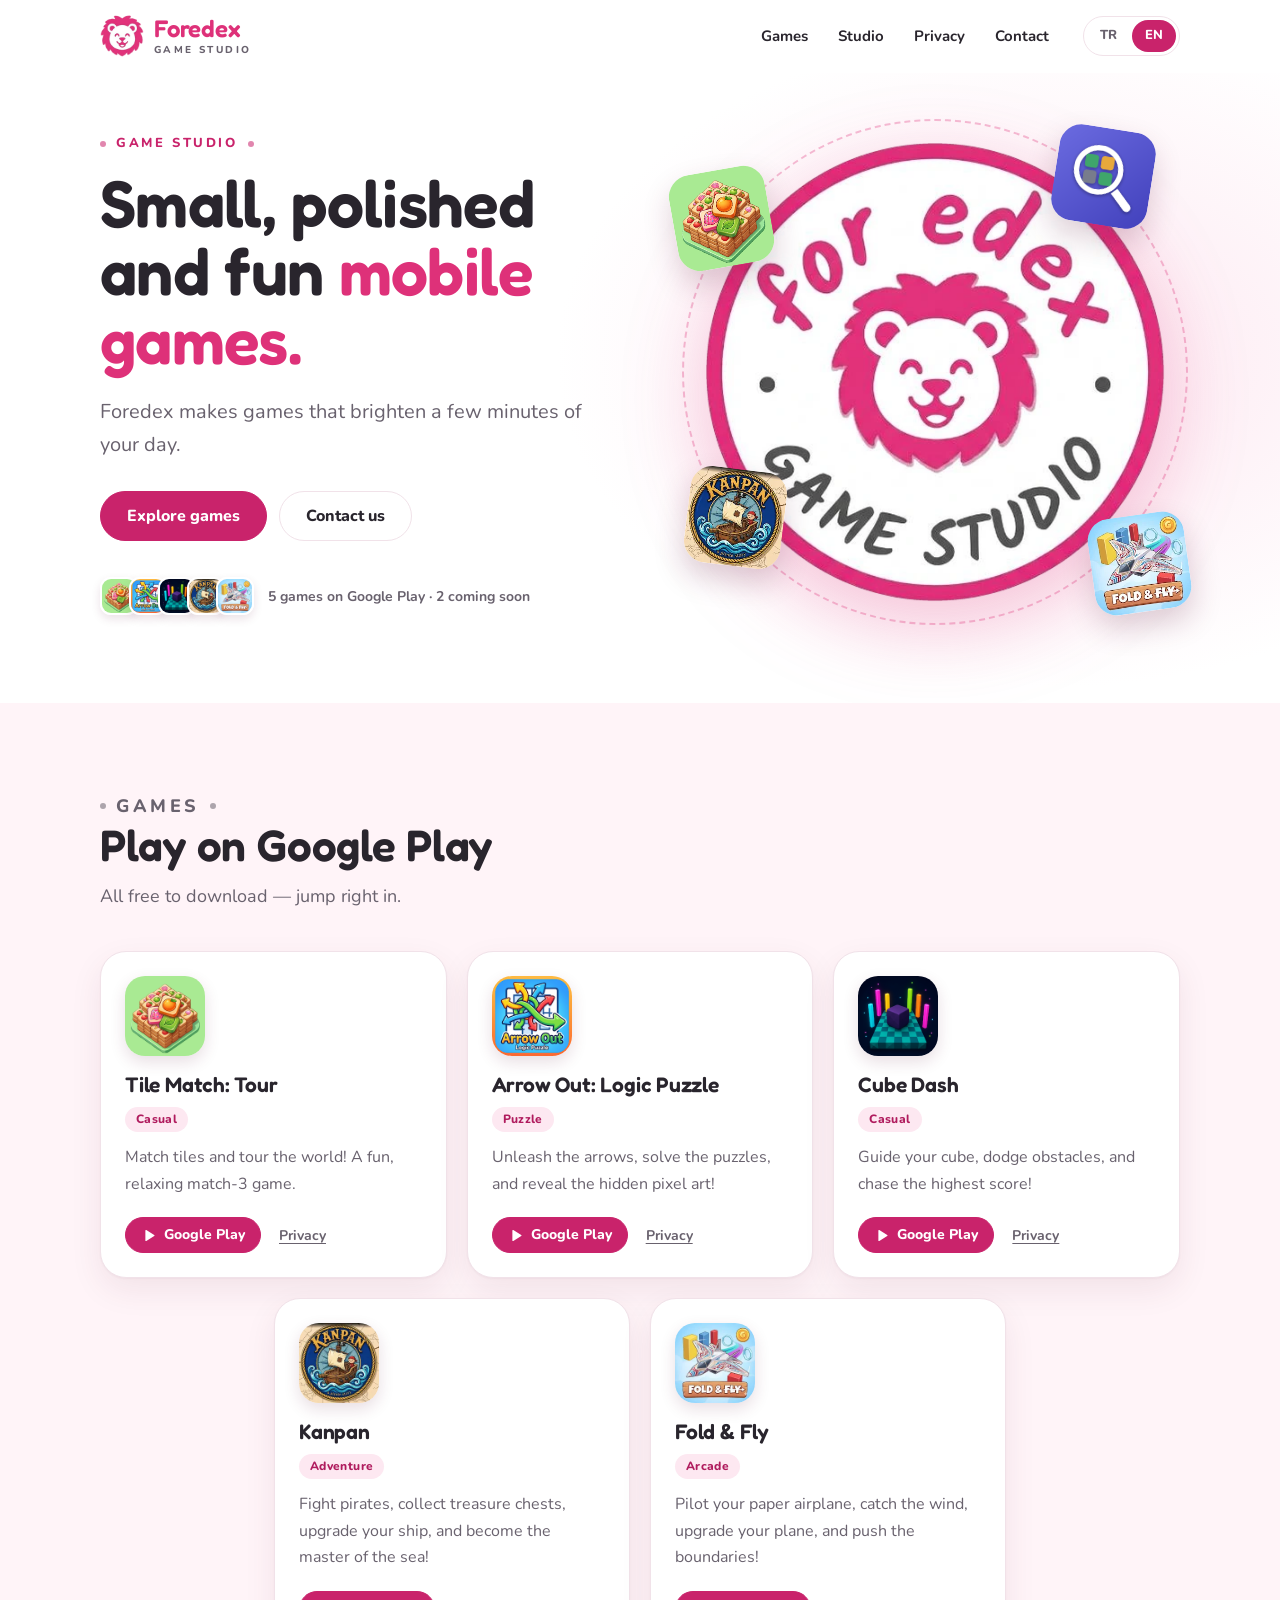
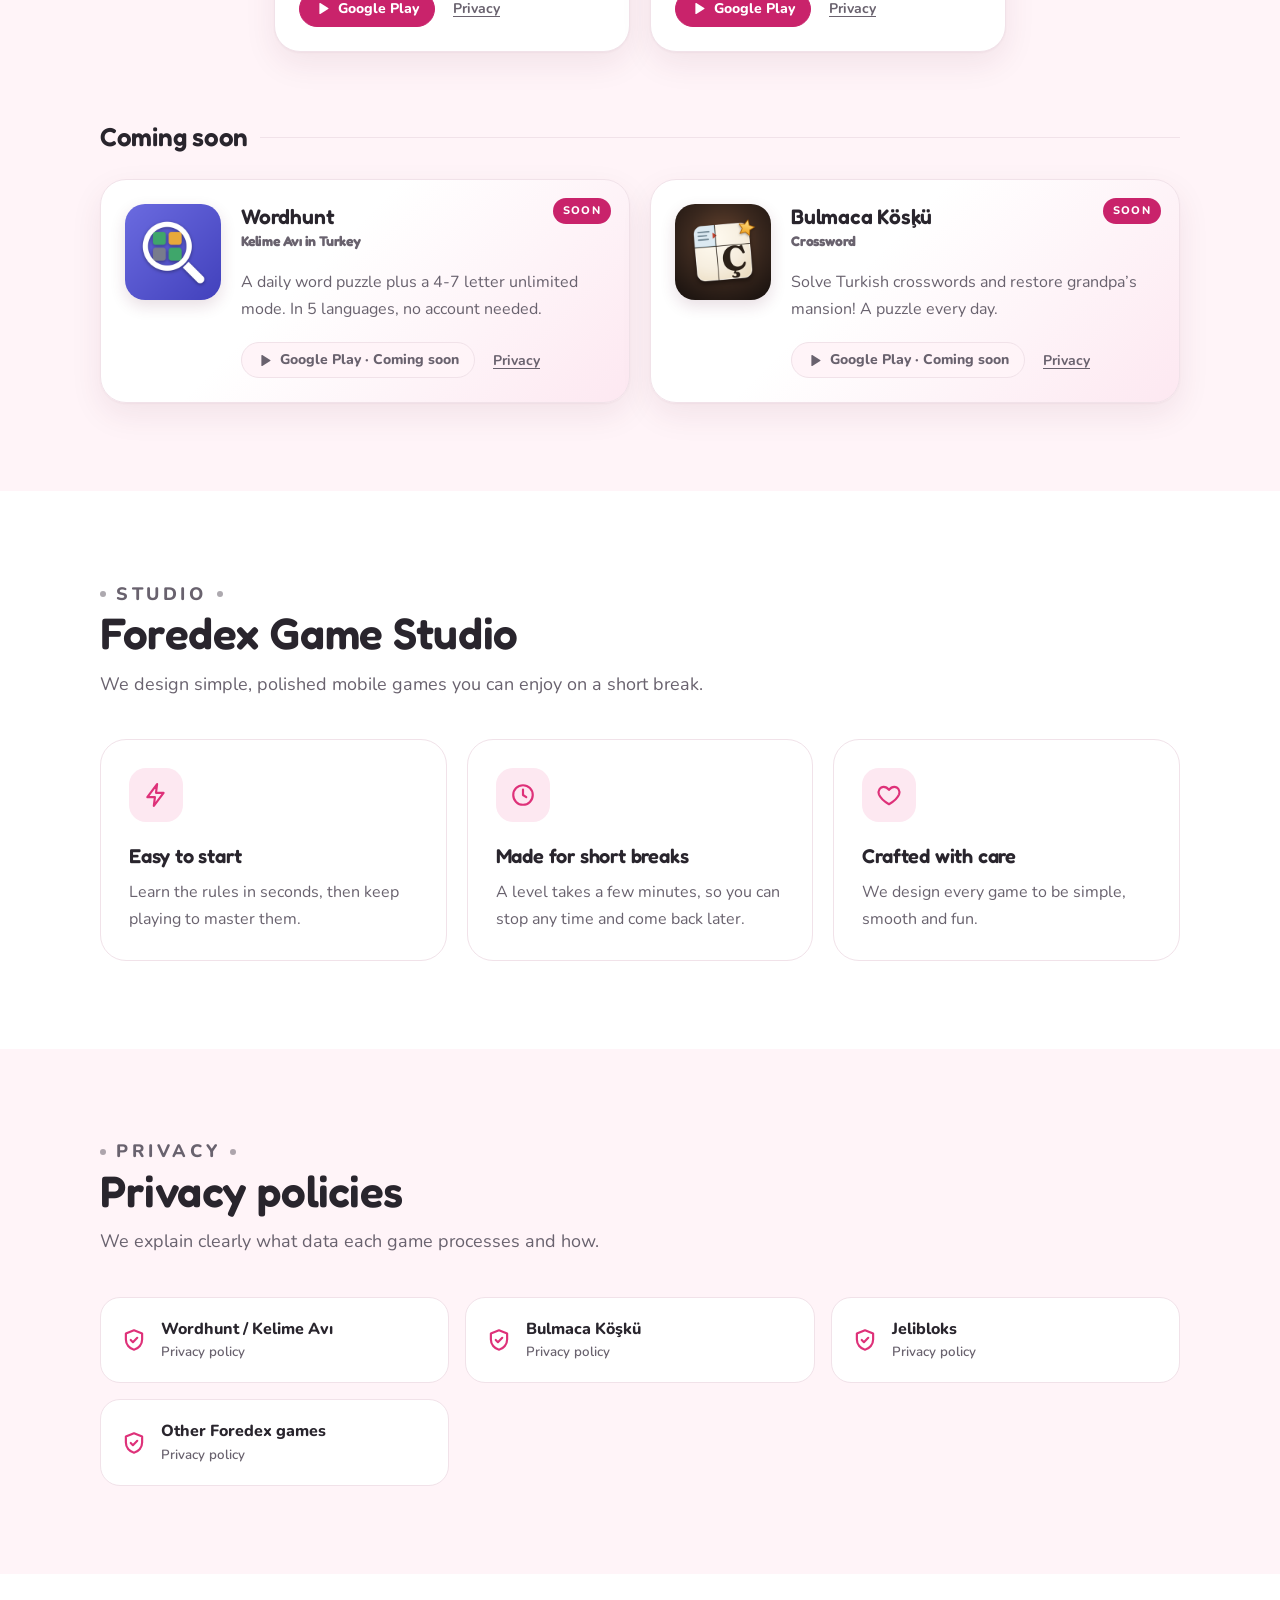
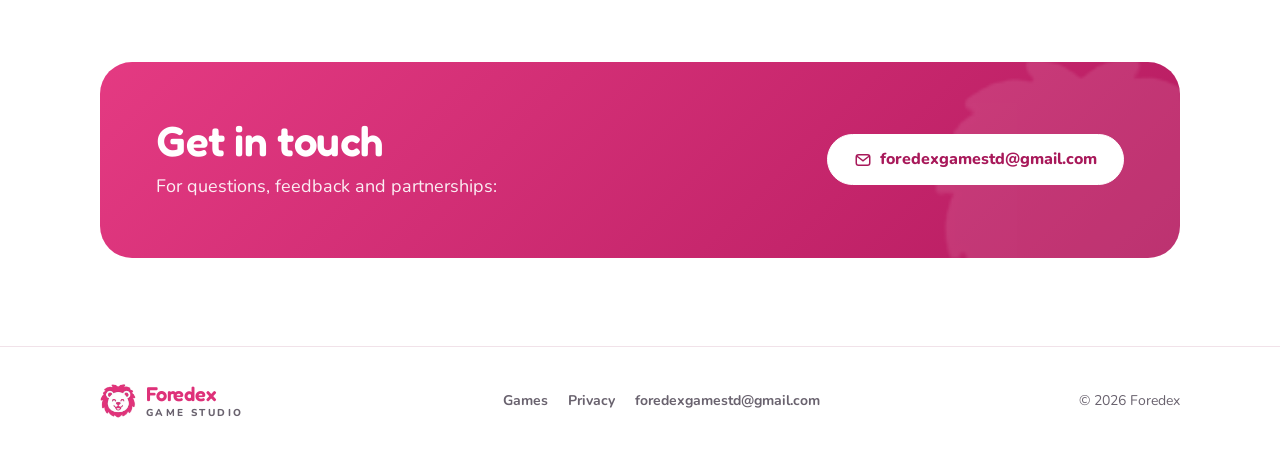
==== commit faba5e2c: "Add Jelibloks privacy policy and link it from the home page Co-Authored-By: Claude Sonnet 5.5 <norep" ====
--- a/index.html
+++ b/index.html
@@ -158,6 +158,7 @@
   <div class="policies">
     <a href="wordhunt/privacy/"><svg viewBox="0 0 24 24" aria-hidden="true"><path d="M12 3 4.5 6v5.5c0 4.6 3.2 8.4 7.5 9.5 4.3-1.1 7.5-4.9 7.5-9.5V6z"/><path d="m9 12 2 2 4-4"/></svg><span>Wordhunt / Kelime Avı<small><span data-l="tr">Gizlilik politikası</span><span data-l="en" hidden>Privacy policy</span></small></span></a>
     <a href="bulmaca-kosku/privacy/"><svg viewBox="0 0 24 24" aria-hidden="true"><path d="M12 3 4.5 6v5.5c0 4.6 3.2 8.4 7.5 9.5 4.3-1.1 7.5-4.9 7.5-9.5V6z"/><path d="m9 12 2 2 4-4"/></svg><span>Bulmaca Köşkü<small><span data-l="tr">Gizlilik politikası</span><span data-l="en" hidden>Privacy policy</span></small></span></a>
+    <a href="jelibloks/privacy/"><svg viewBox="0 0 24 24" aria-hidden="true"><path d="M12 3 4.5 6v5.5c0 4.6 3.2 8.4 7.5 9.5 4.3-1.1 7.5-4.9 7.5-9.5V6z"/><path d="m9 12 2 2 4-4"/></svg><span>Jelibloks<small><span data-l="tr">Gizlilik politikası</span><span data-l="en" hidden>Privacy policy</span></small></span></a>
     <a href="games/privacy/"><svg viewBox="0 0 24 24" aria-hidden="true"><path d="M12 3 4.5 6v5.5c0 4.6 3.2 8.4 7.5 9.5 4.3-1.1 7.5-4.9 7.5-9.5V6z"/><path d="m9 12 2 2 4-4"/></svg><span><span data-l="tr">Diğer Foredex oyunları</span><span data-l="en" hidden>Other Foredex games</span><small><span data-l="tr">Gizlilik politikası</span><span data-l="en" hidden>Privacy policy</span></small></span></a>
   </div>
 </div></section>
